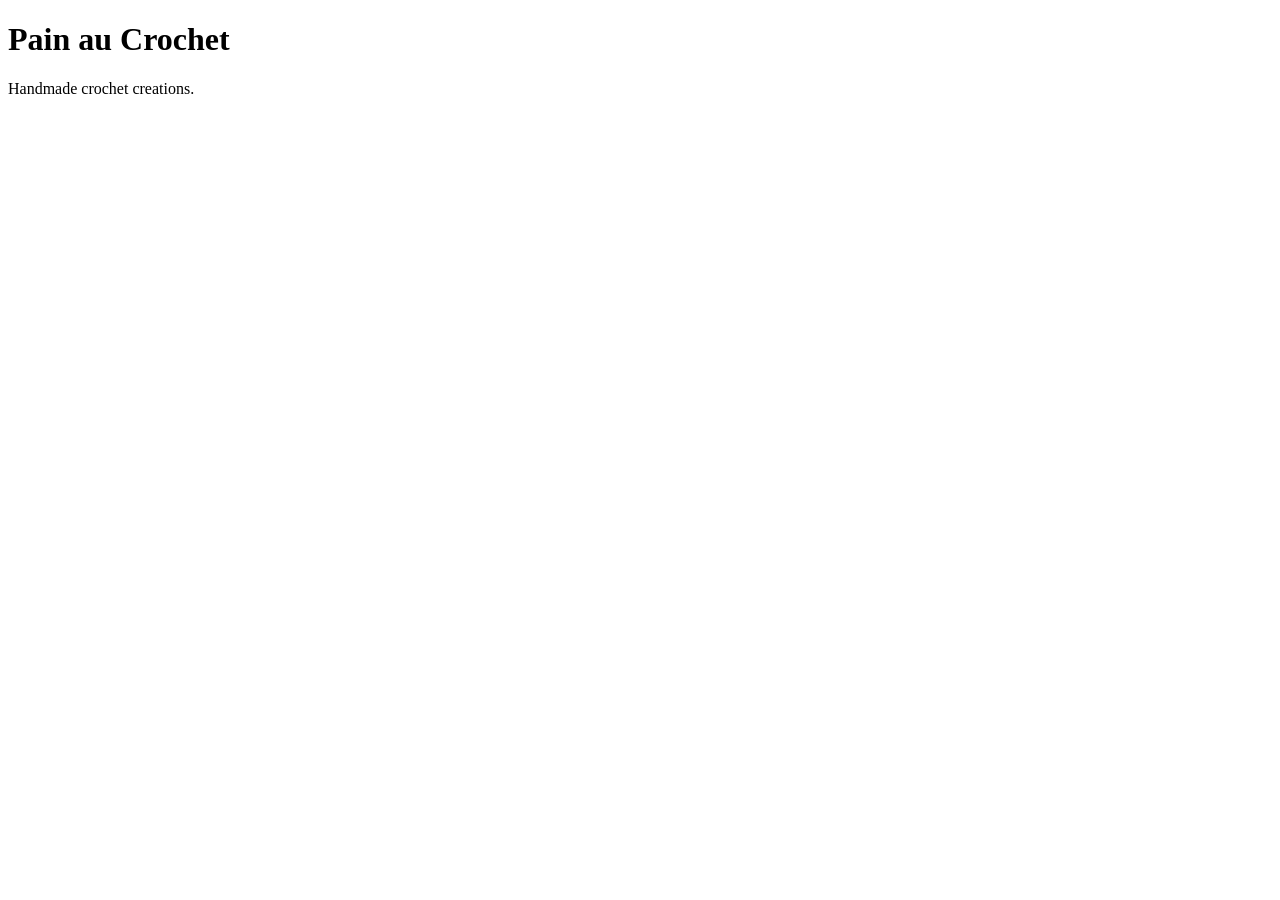
==== index.html @ a79e9425 "Add initial homepage" ====
<!DOCTYPE html>
<html lang="en">
<head>
    <meta charset="UTF-8">
    <meta name="viewport" content="width=device-width, initial-scale=1.0">
    <title>Pain au Crochet</title>
</head>
<body>

    <h1>Pain au Crochet</h1>
    <p>Handmade crochet creations.</p>

</body>
</html>
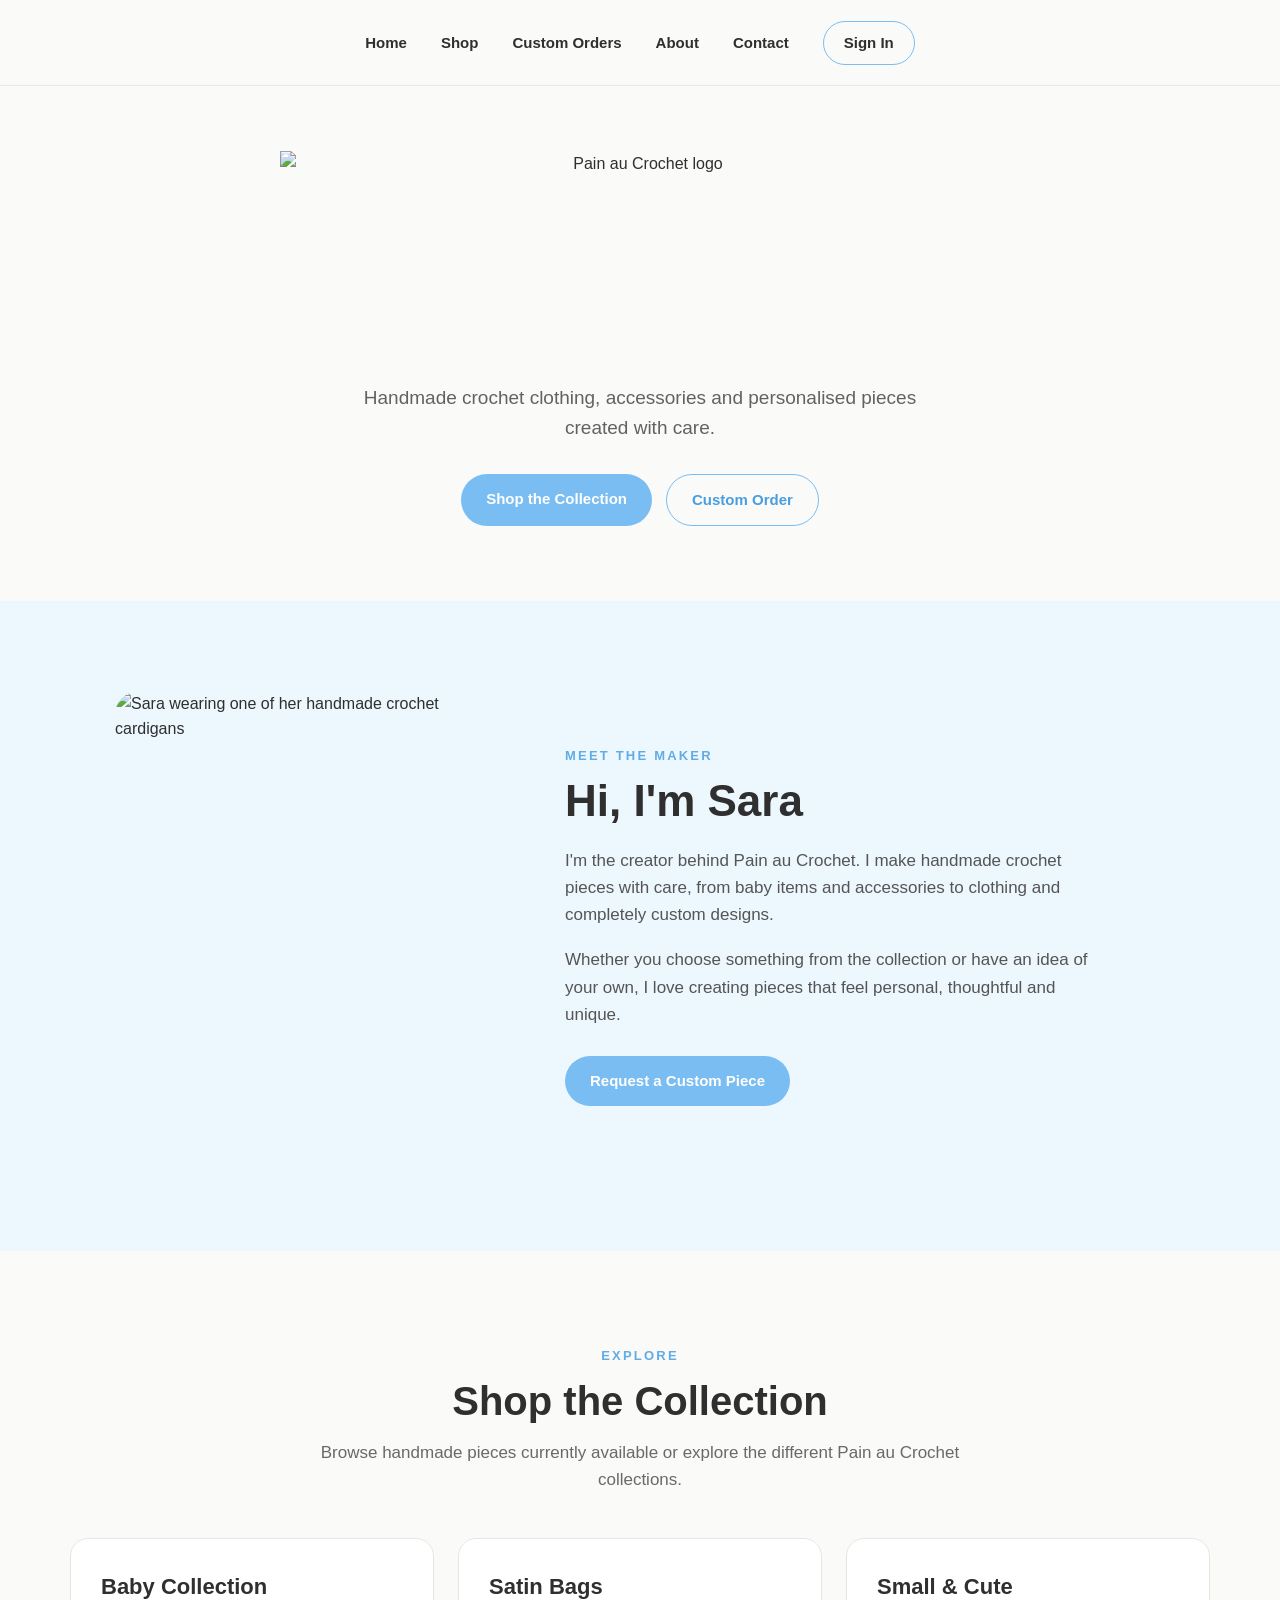
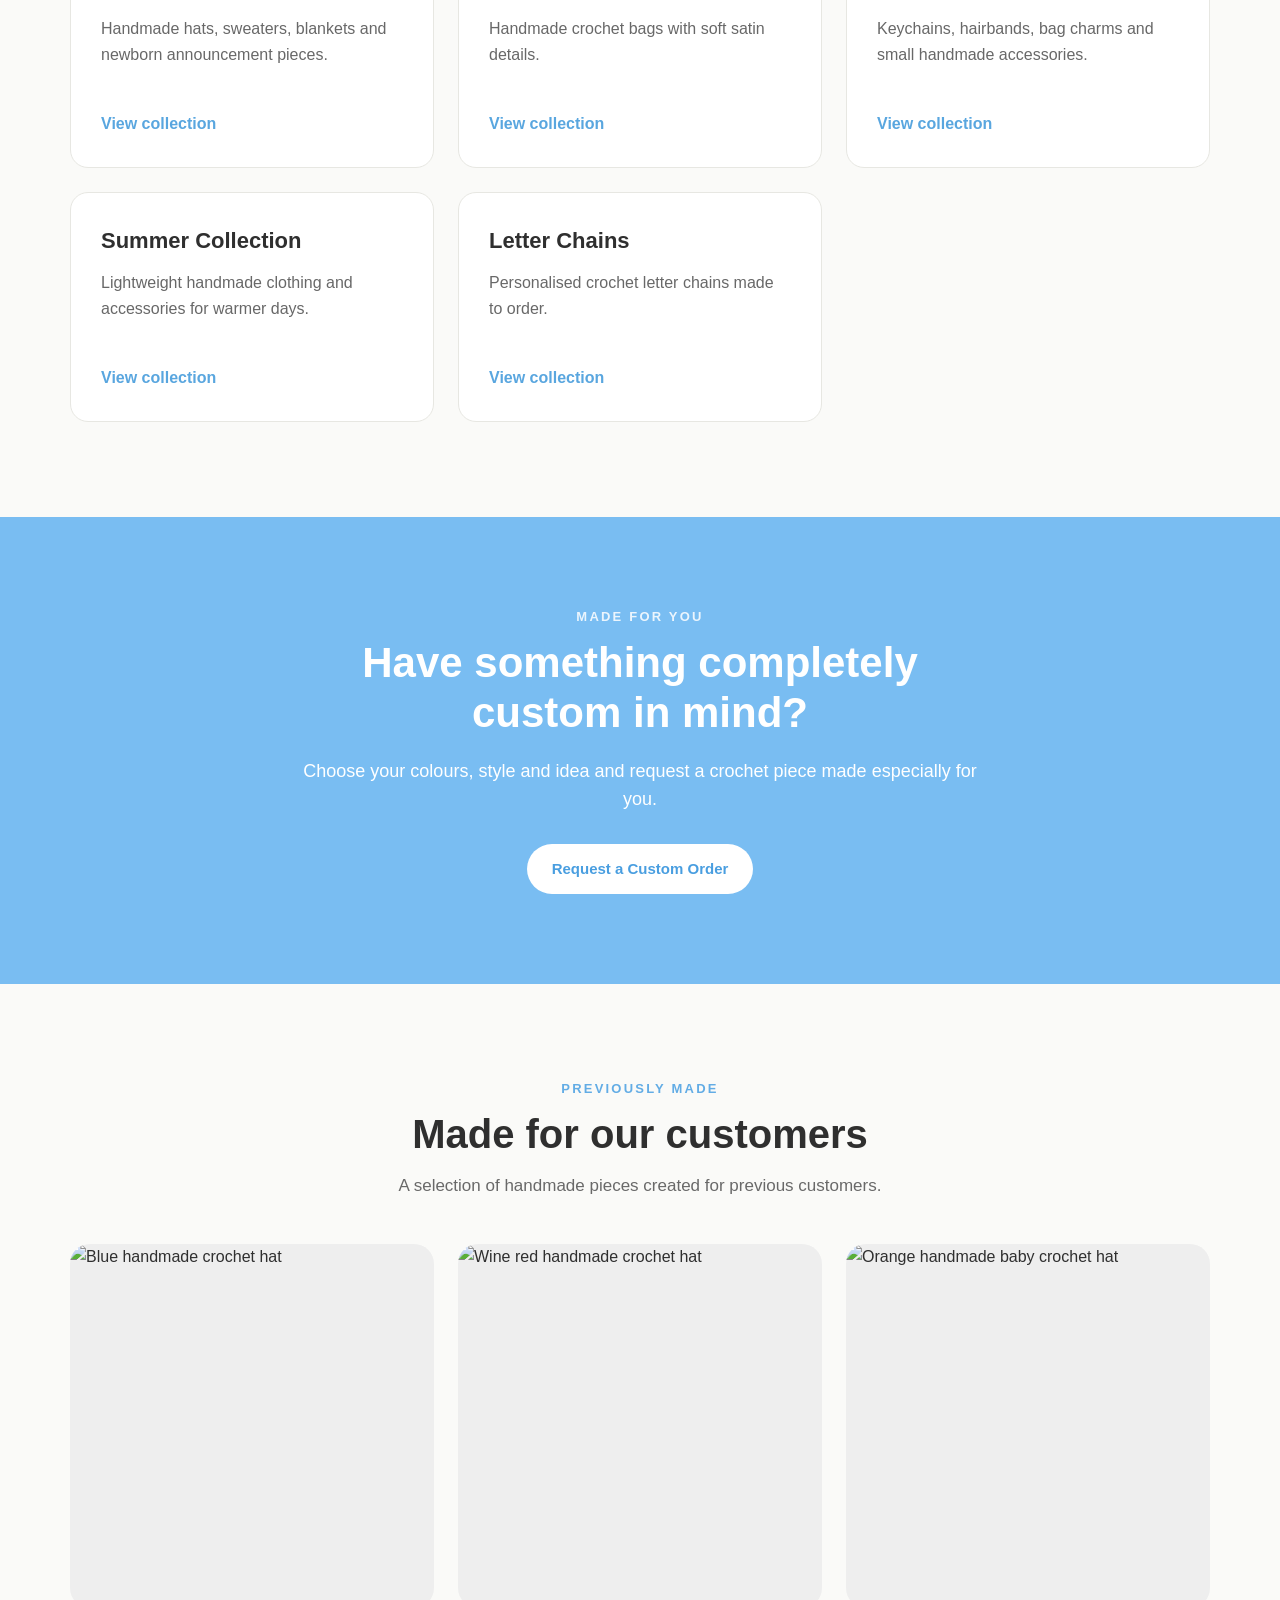
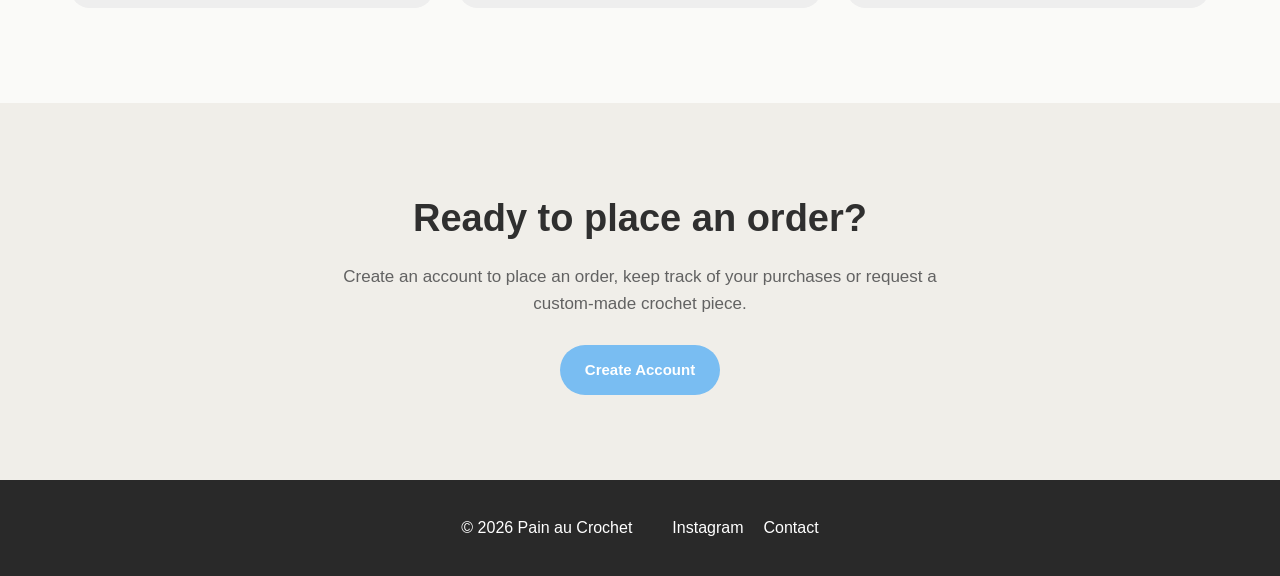
==== commit a14c131b: "Build responsive homepage and mobile navigation" ====
--- a/index.html
+++ b/index.html
@@ -1,14 +1,522 @@
 <!DOCTYPE html>
 <html lang="en">
+
 <head>
     <meta charset="UTF-8">
-    <meta name="viewport" content="width=device-width, initial-scale=1.0">
+
+    <meta
+        name="viewport"
+        content="width=device-width, initial-scale=1.0"
+    >
+
     <title>Pain au Crochet</title>
+
+    <link
+        rel="stylesheet"
+        href="style.css"
+    >
 </head>
+
 <body>
 
-    <h1>Pain au Crochet</h1>
-    <p>Handmade crochet creations.</p>
+    <!-- =========================
+         HEADER
+    ========================== -->
+
+    <header class="site-header">
+
+        <nav class="navbar">
+
+            <!-- Only appears on mobile -->
+            <a
+                href="#home"
+                class="mobile-brand"
+            >
+                Pain au Crochet
+            </a>
+
+            <!-- Only appears on mobile -->
+            <button
+                class="menu-toggle"
+                id="menu-toggle"
+                aria-label="Open navigation menu"
+                aria-expanded="false"
+            >
+                ☰
+            </button>
+
+            <!-- Desktop navigation / mobile dropdown -->
+            <div
+                class="nav-links"
+                id="nav-links"
+            >
+
+                <a href="#home">
+                    Home
+                </a>
+
+                <a href="#shop">
+                    Shop
+                </a>
+
+                <a href="#custom">
+                    Custom Orders
+                </a>
+
+                <a href="#about">
+                    About
+                </a>
+
+                <a href="#contact">
+                    Contact
+                </a>
+
+                <a
+                    href="#"
+                    class="sign-in"
+                >
+                    Sign In
+                </a>
+
+            </div>
+
+        </nav>
+
+    </header>
+
+
+    <main>
+
+        <!-- =========================
+             HERO
+        ========================== -->
+
+        <section
+            class="hero"
+            id="home"
+        >
+
+            <div class="hero-brand">
+
+                <img
+                    src="images/logo.jpeg"
+                    alt="Pain au Crochet logo"
+                    class="hero-logo"
+                >
+
+                <p class="hero-description">
+                    Handmade crochet clothing, accessories and personalised
+                    pieces created with care.
+                </p>
+
+                <div class="hero-buttons">
+
+                    <a
+                        href="#shop"
+                        class="primary-button"
+                    >
+                        Shop the Collection
+                    </a>
+
+                    <a
+                        href="#custom"
+                        class="secondary-button"
+                    >
+                        Custom Order
+                    </a>
+
+                </div>
+
+            </div>
+
+        </section>
+
+
+        <!-- =========================
+             ABOUT SARA
+        ========================== -->
+
+        <section
+            class="about-section"
+            id="about"
+        >
+
+            <div class="about-container">
+
+                <div class="about-image">
+
+                    <img
+                        src="images/sara.jpeg"
+                        alt="Sara wearing one of her handmade crochet cardigans"
+                    >
+
+                </div>
+
+
+                <div class="about-content">
+
+                    <p class="eyebrow">
+                        Meet the maker
+                    </p>
+
+                    <h2>
+                        Hi, I'm Sara
+                    </h2>
+
+                    <p>
+                        I'm the creator behind Pain au Crochet. I make handmade
+                        crochet pieces with care, from baby items and accessories
+                        to clothing and completely custom designs.
+                    </p>
+
+                    <p>
+                        Whether you choose something from the collection or have
+                        an idea of your own, I love creating pieces that feel
+                        personal, thoughtful and unique.
+                    </p>
+
+                    <a
+                        href="#custom"
+                        class="primary-button"
+                    >
+                        Request a Custom Piece
+                    </a>
+
+                </div>
+
+            </div>
+
+        </section>
+
+
+        <!-- =========================
+             SHOP
+        ========================== -->
+
+        <section
+            class="shop-section"
+            id="shop"
+        >
+
+            <div class="section-heading">
+
+                <p class="eyebrow">
+                    Explore
+                </p>
+
+                <h2>
+                    Shop the Collection
+                </h2>
+
+                <p>
+                    Browse handmade pieces currently available or explore
+                    the different Pain au Crochet collections.
+                </p>
+
+            </div>
+
+
+            <div class="collection-grid">
+
+                <article class="collection-card">
+
+                    <h3>
+                        Baby Collection
+                    </h3>
+
+                    <p>
+                        Handmade hats, sweaters, blankets and newborn
+                        announcement pieces.
+                    </p>
+
+                    <a href="#">
+                        View collection
+                    </a>
+
+                </article>
+
+
+                <article class="collection-card">
+
+                    <h3>
+                        Satin Bags
+                    </h3>
+
+                    <p>
+                        Handmade crochet bags with soft satin details.
+                    </p>
+
+                    <a href="#">
+                        View collection
+                    </a>
+
+                </article>
+
+
+                <article class="collection-card">
+
+                    <h3>
+                        Small & Cute
+                    </h3>
+
+                    <p>
+                        Keychains, hairbands, bag charms and small
+                        handmade accessories.
+                    </p>
+
+                    <a href="#">
+                        View collection
+                    </a>
+
+                </article>
+
+
+                <article class="collection-card">
+
+                    <h3>
+                        Summer Collection
+                    </h3>
+
+                    <p>
+                        Lightweight handmade clothing and accessories
+                        for warmer days.
+                    </p>
+
+                    <a href="#">
+                        View collection
+                    </a>
+
+                </article>
+
+
+                <article class="collection-card">
+
+                    <h3>
+                        Letter Chains
+                    </h3>
+
+                    <p>
+                        Personalised crochet letter chains made to order.
+                    </p>
+
+                    <a href="#">
+                        View collection
+                    </a>
+
+                </article>
+
+            </div>
+
+        </section>
+
+
+        <!-- =========================
+             CUSTOM ORDERS
+        ========================== -->
+
+        <section
+            class="custom-section"
+            id="custom"
+        >
+
+            <div class="custom-content">
+
+                <p class="eyebrow">
+                    Made for you
+                </p>
+
+                <h2>
+                    Have something completely custom in mind?
+                </h2>
+
+                <p>
+                    Choose your colours, style and idea and request a
+                    crochet piece made especially for you.
+                </p>
+
+                <a
+                    href="#"
+                    class="primary-button"
+                >
+                    Request a Custom Order
+                </a>
+
+            </div>
+
+        </section>
+
+
+        <!-- =========================
+             PREVIOUS CUSTOMER WORK
+        ========================== -->
+
+        <section class="gallery-section">
+
+            <div class="section-heading">
+
+                <p class="eyebrow">
+                    Previously made
+                </p>
+
+                <h2>
+                    Made for our customers
+                </h2>
+
+                <p>
+                    A selection of handmade pieces created for
+                    previous customers.
+                </p>
+
+            </div>
+
+
+            <div class="gallery-placeholder">
+
+                <div class="gallery-item">
+
+                    <img
+                        src="images/hatblue.jpeg"
+                        alt="Blue handmade crochet hat"
+                    >
+
+                </div>
+
+
+                <div class="gallery-item">
+
+                    <img
+                        src="images/hatwinered.jpeg"
+                        alt="Wine red handmade crochet hat"
+                    >
+
+                </div>
+
+
+                <div class="gallery-item">
+
+                    <img
+                        src="images/babyhatorange.jpeg"
+                        alt="Orange handmade baby crochet hat"
+                    >
+
+                </div>
+
+            </div>
+
+        </section>
+
+
+        <!-- =========================
+             ACCOUNT
+        ========================== -->
+
+        <section class="account-section">
+
+            <h2>
+                Ready to place an order?
+            </h2>
+
+            <p>
+                Create an account to place an order, keep track of your
+                purchases or request a custom-made crochet piece.
+            </p>
+
+            <a
+                href="#"
+                class="primary-button"
+            >
+                Create Account
+            </a>
+
+        </section>
+
+    </main>
+
+
+    <!-- =========================
+         FOOTER
+    ========================== -->
+
+    <footer id="contact">
+
+        <p>
+            © 2026 Pain au Crochet
+        </p>
+
+        <div class="footer-links">
+
+            <a href="#">
+                Instagram
+            </a>
+
+            <a href="#">
+                Contact
+            </a>
+
+        </div>
+
+    </footer>
+
+
+    <!-- =========================
+         MOBILE MENU JAVASCRIPT
+    ========================== -->
+
+    <script>
+
+        const menuToggle =
+            document.getElementById("menu-toggle");
+
+        const navLinks =
+            document.getElementById("nav-links");
+
+
+        menuToggle.addEventListener("click", function () {
+
+            navLinks.classList.toggle("nav-open");
+
+            const menuIsOpen =
+                navLinks.classList.contains("nav-open");
+
+            menuToggle.setAttribute(
+                "aria-expanded",
+                menuIsOpen
+            );
+
+            if (menuIsOpen) {
+
+                menuToggle.textContent = "✕";
+
+            } else {
+
+                menuToggle.textContent = "☰";
+
+            }
+
+        });
+
+
+        document
+            .querySelectorAll(".nav-links a")
+            .forEach(function (link) {
+
+                link.addEventListener("click", function () {
+
+                    navLinks.classList.remove("nav-open");
+
+                    menuToggle.setAttribute(
+                        "aria-expanded",
+                        "false"
+                    );
+
+                    menuToggle.textContent = "☰";
+
+                });
+
+            });
+
+    </script>
 
 </body>
+
 </html>
--- a/style.css
+++ b/style.css
@@ -0,0 +1,1071 @@
+/* ==============================
+   RESET
+============================== */
+
+* {
+    margin: 0;
+    padding: 0;
+    box-sizing: border-box;
+}
+
+
+html {
+    scroll-behavior: smooth;
+}
+
+
+body {
+    font-family: Arial, Helvetica, sans-serif;
+
+    background-color: #fafaf8;
+    color: #2f2f2f;
+
+    line-height: 1.6;
+}
+
+
+a {
+    text-decoration: none;
+    color: inherit;
+}
+
+
+img {
+    display: block;
+    max-width: 100%;
+}
+
+
+/*
+Stops sticky navigation from covering
+section headings when clicking links.
+*/
+
+#home,
+#shop,
+#custom,
+#about,
+#contact {
+    scroll-margin-top: 100px;
+}
+
+
+/* ==============================
+   HEADER
+============================== */
+
+.site-header {
+    position: sticky;
+    top: 0;
+    z-index: 1000;
+
+    background-color: rgba(250, 250, 248, 0.97);
+
+    border-bottom:
+        1px solid #e8e8e4;
+}
+
+
+.navbar {
+    max-width: 1200px;
+    min-height: 85px;
+
+    margin: 0 auto;
+    padding: 15px 30px;
+
+    display: flex;
+    align-items: center;
+    justify-content: center;
+
+    position: relative;
+}
+
+
+/* Hidden on desktop */
+
+.mobile-brand {
+    display: none;
+}
+
+
+.menu-toggle {
+    display: none;
+
+    background: none;
+    border: none;
+
+    font-size: 28px;
+
+    color: #2f2f2f;
+
+    cursor: pointer;
+}
+
+
+/* ==============================
+   DESKTOP NAVIGATION
+============================== */
+
+.nav-links {
+    display: flex;
+    align-items: center;
+    justify-content: center;
+
+    gap: 34px;
+}
+
+
+.nav-links a {
+    font-size: 15px;
+    font-weight: 600;
+
+    transition:
+        color 0.2s ease;
+}
+
+
+.nav-links a:hover {
+    color: #6eb6ed;
+}
+
+
+.sign-in {
+    padding: 9px 20px;
+
+    border:
+        1.5px solid #79bdf2;
+
+    border-radius: 30px;
+}
+
+
+/* ==============================
+   HERO
+============================== */
+
+.hero {
+    padding:
+        65px 30px 75px;
+
+    background-color: #fafaf8;
+
+    text-align: center;
+}
+
+
+.hero-brand {
+    max-width: 850px;
+
+    margin: 0 auto;
+
+    display: flex;
+    flex-direction: column;
+    align-items: center;
+}
+
+
+.hero-logo {
+    width:
+        min(720px, 90vw);
+
+    height: 220px;
+
+    object-fit: cover;
+
+    /*
+    Keeps more of the upper part
+    of the logo visible.
+    */
+
+    object-position:
+        center 40%;
+
+    margin-bottom: 12px;
+}
+
+
+.hero-description {
+    max-width: 620px;
+
+    margin-bottom: 30px;
+
+    font-size: 19px;
+
+    color: #626262;
+}
+
+
+.hero-buttons {
+    display: flex;
+    justify-content: center;
+    flex-wrap: wrap;
+
+    gap: 14px;
+}
+
+
+/* ==============================
+   BUTTONS
+============================== */
+
+.primary-button,
+.secondary-button {
+    display: inline-block;
+
+    padding:
+        13px 25px;
+
+    border-radius: 30px;
+
+    font-size: 15px;
+    font-weight: 700;
+
+    transition:
+        background-color 0.2s ease,
+        transform 0.2s ease;
+}
+
+
+.primary-button {
+    background-color:
+        #79bdf2;
+
+    color: white;
+}
+
+
+.primary-button:hover {
+    background-color:
+        #62ace5;
+
+    transform:
+        translateY(-2px);
+}
+
+
+.secondary-button {
+    color:
+        #499ee0;
+
+    border:
+        1.5px solid #79bdf2;
+
+    background-color:
+        transparent;
+}
+
+
+.secondary-button:hover {
+    background-color:
+        #edf7fe;
+}
+
+
+/* ==============================
+   ABOUT SARA
+============================== */
+
+.about-section {
+    background-color:
+        #edf7fe;
+
+    padding:
+        90px 30px;
+}
+
+
+.about-container {
+    max-width: 1050px;
+
+    margin: 0 auto;
+
+    display: grid;
+
+    grid-template-columns:
+        380px 1fr;
+
+    align-items: center;
+
+    gap: 70px;
+}
+
+
+.about-image {
+    width: 100%;
+}
+
+
+.about-image img {
+    width: 100%;
+
+    height: 470px;
+
+    object-fit: cover;
+
+    object-position:
+        center;
+
+    border-radius:
+        24px;
+}
+
+
+.about-content {
+    max-width:
+        540px;
+}
+
+
+.about-content h2 {
+    font-size:
+        44px;
+
+    line-height:
+        1.15;
+
+    margin-bottom:
+        20px;
+}
+
+
+.about-content p:not(.eyebrow) {
+    margin-bottom:
+        18px;
+
+    font-size:
+        17px;
+
+    color:
+        #555555;
+}
+
+
+.about-content .primary-button {
+    margin-top:
+        10px;
+}
+
+
+/* ==============================
+   SMALL SECTION LABEL
+============================== */
+
+.eyebrow {
+    margin-bottom:
+        10px;
+
+    color:
+        #62ace5;
+
+    font-size:
+        13px;
+
+    font-weight:
+        700;
+
+    text-transform:
+        uppercase;
+
+    letter-spacing:
+        2.2px;
+}
+
+
+/* ==============================
+   SECTION HEADINGS
+============================== */
+
+.section-heading {
+    max-width:
+        700px;
+
+    margin:
+        0 auto 45px;
+
+    text-align:
+        center;
+}
+
+
+.section-heading h2 {
+    margin-bottom:
+        14px;
+
+    font-size:
+        40px;
+
+    line-height:
+        1.2;
+}
+
+
+.section-heading p:not(.eyebrow) {
+    color:
+        #696969;
+
+    font-size:
+        17px;
+}
+
+
+/* ==============================
+   SHOP
+============================== */
+
+.shop-section {
+    max-width:
+        1200px;
+
+    margin:
+        0 auto;
+
+    padding:
+        95px 30px;
+}
+
+
+.collection-grid {
+    display:
+        grid;
+
+    grid-template-columns:
+        repeat(3, 1fr);
+
+    gap:
+        24px;
+}
+
+
+.collection-card {
+    min-height:
+        230px;
+
+    padding:
+        30px;
+
+    display:
+        flex;
+
+    flex-direction:
+        column;
+
+    background-color:
+        white;
+
+    border:
+        1px solid #e7e7e2;
+
+    border-radius:
+        18px;
+
+    transition:
+        transform 0.2s ease,
+        box-shadow 0.2s ease;
+}
+
+
+.collection-card:hover {
+    transform:
+        translateY(-5px);
+
+    box-shadow:
+        0 12px 30px
+        rgba(0, 0, 0, 0.07);
+}
+
+
+.collection-card h3 {
+    margin-bottom:
+        12px;
+
+    font-size:
+        22px;
+}
+
+
+.collection-card p {
+    margin-bottom:
+        25px;
+
+    color:
+        #686868;
+}
+
+
+.collection-card a {
+    margin-top:
+        auto;
+
+    color:
+        #59a6df;
+
+    font-weight:
+        700;
+}
+
+
+/* ==============================
+   CUSTOM ORDERS
+============================== */
+
+.custom-section {
+    padding:
+        90px 30px;
+
+    text-align:
+        center;
+
+    color:
+        white;
+
+    background-color:
+        #79bdf2;
+}
+
+
+.custom-content {
+    max-width:
+        700px;
+
+    margin:
+        0 auto;
+}
+
+
+.custom-section .eyebrow {
+    color:
+        white;
+
+    opacity:
+        0.85;
+}
+
+
+.custom-section h2 {
+    margin-bottom:
+        18px;
+
+    font-size:
+        42px;
+
+    line-height:
+        1.2;
+}
+
+
+.custom-section p:not(.eyebrow) {
+    margin-bottom:
+        30px;
+
+    font-size:
+        18px;
+}
+
+
+.custom-section .primary-button {
+    background-color:
+        white;
+
+    color:
+        #499ee0;
+}
+
+
+/* ==============================
+   PREVIOUS CUSTOMER WORK
+============================== */
+
+.gallery-section {
+    max-width:
+        1200px;
+
+    margin:
+        0 auto;
+
+    padding:
+        95px 30px;
+}
+
+
+.gallery-placeholder {
+    display:
+        grid;
+
+    grid-template-columns:
+        repeat(3, 1fr);
+
+    gap:
+        24px;
+}
+
+
+.gallery-item {
+    overflow:
+        hidden;
+
+    background-color:
+        #eeeeee;
+
+    border-radius:
+        20px;
+
+    aspect-ratio:
+        1 / 1;
+}
+
+
+.gallery-item img {
+    width:
+        100%;
+
+    height:
+        100%;
+
+    object-fit:
+        cover;
+
+    transition:
+        transform 0.3s ease;
+}
+
+
+.gallery-item:hover img {
+    transform:
+        scale(1.04);
+}
+
+
+/* ==============================
+   ACCOUNT CTA
+============================== */
+
+.account-section {
+    padding:
+        85px 30px;
+
+    text-align:
+        center;
+
+    background-color:
+        #f0eee9;
+}
+
+
+.account-section h2 {
+    margin-bottom:
+        14px;
+
+    font-size:
+        38px;
+}
+
+
+.account-section p {
+    max-width:
+        650px;
+
+    margin:
+        0 auto 28px;
+
+    color:
+        #626262;
+
+    font-size:
+        17px;
+}
+
+
+/* ==============================
+   FOOTER
+============================== */
+
+footer {
+    padding:
+        35px 30px;
+
+    display:
+        flex;
+
+    justify-content:
+        center;
+
+    align-items:
+        center;
+
+    gap:
+        40px;
+
+    background-color:
+        #292929;
+
+    color:
+        white;
+}
+
+
+.footer-links {
+    display:
+        flex;
+
+    gap:
+        20px;
+}
+
+
+.footer-links a:hover {
+    color:
+        #79bdf2;
+}
+
+
+/* ==============================
+   TABLET
+============================== */
+
+@media (max-width: 900px) {
+
+    .hero-logo {
+        width:
+            min(650px, 92vw);
+
+        height:
+            200px;
+
+        object-position:
+            center 40%;
+    }
+
+
+    .about-container {
+        grid-template-columns:
+            320px 1fr;
+
+        gap:
+            40px;
+    }
+
+
+    .about-image img {
+        height:
+            420px;
+    }
+
+
+    .collection-grid {
+        grid-template-columns:
+            repeat(2, 1fr);
+    }
+
+}
+
+
+/* ==============================
+   MOBILE
+============================== */
+
+@media (max-width: 700px) {
+
+    #home,
+    #shop,
+    #custom,
+    #about,
+    #contact {
+        scroll-margin-top:
+            75px;
+    }
+
+
+    /* --------------------------
+       MOBILE NAVIGATION
+    -------------------------- */
+
+    .navbar {
+        min-height:
+            70px;
+
+        padding:
+            14px 22px;
+
+        display:
+            flex;
+
+        justify-content:
+            space-between;
+
+        align-items:
+            center;
+    }
+
+
+    .mobile-brand {
+        display:
+            block;
+
+        color:
+            #62ace5;
+
+        font-size:
+            19px;
+
+        font-weight:
+            700;
+    }
+
+
+    .menu-toggle {
+        display:
+            block;
+
+        width:
+            42px;
+
+        height:
+            42px;
+
+        font-size:
+            27px;
+
+        line-height:
+            1;
+
+        border-radius:
+            8px;
+    }
+
+
+    .nav-links {
+        display:
+            none;
+
+        position:
+            absolute;
+
+        top:
+            70px;
+
+        left:
+            0;
+
+        width:
+            100%;
+
+        padding:
+            26px;
+
+        flex-direction:
+            column;
+
+        align-items:
+            center;
+
+        gap:
+            20px;
+
+        background-color:
+            #fafaf8;
+
+        border-bottom:
+            1px solid #e8e8e4;
+
+        box-shadow:
+            0 12px 25px
+            rgba(0, 0, 0, 0.08);
+    }
+
+
+    .nav-links.nav-open {
+        display:
+            flex;
+    }
+
+
+    .nav-links a {
+        font-size:
+            17px;
+    }
+
+
+    .sign-in {
+        padding:
+            10px 30px;
+    }
+
+
+    /* --------------------------
+       HERO
+    -------------------------- */
+
+    .hero {
+        padding:
+            40px 20px 55px;
+    }
+
+
+    .hero-logo {
+        width:
+            100%;
+
+        height:
+            165px;
+
+        object-fit:
+            cover;
+
+        object-position:
+            center 40%;
+    }
+
+
+    .hero-description {
+        max-width:
+            340px;
+
+        font-size:
+            17px;
+    }
+
+
+    .hero-buttons {
+        flex-direction:
+            column;
+
+        align-items:
+            center;
+
+        gap:
+            14px;
+    }
+
+
+    /* --------------------------
+       ABOUT SARA
+    -------------------------- */
+
+    .about-section {
+        padding:
+            60px 20px;
+    }
+
+
+    .about-container {
+        grid-template-columns:
+            1fr;
+
+        gap:
+            35px;
+    }
+
+
+    .about-image {
+        max-width:
+            360px;
+
+        margin:
+            0 auto;
+    }
+
+
+    .about-image img {
+        height:
+            430px;
+
+        border-radius:
+            20px;
+    }
+
+
+    .about-content {
+        margin:
+            0 auto;
+
+        text-align:
+            center;
+    }
+
+
+    .about-content h2 {
+        font-size:
+            36px;
+    }
+
+
+    /* --------------------------
+       SHOP
+    -------------------------- */
+
+    .shop-section {
+        padding:
+            70px 22px;
+    }
+
+
+    .collection-grid {
+        grid-template-columns:
+            1fr;
+    }
+
+
+    /* --------------------------
+       CUSTOM ORDERS
+    -------------------------- */
+
+    .custom-section {
+        padding:
+            75px 25px;
+    }
+
+
+    .custom-section h2 {
+        font-size:
+            34px;
+    }
+
+
+    /* --------------------------
+       GALLERY
+    -------------------------- */
+
+    .gallery-section {
+        padding:
+            70px 22px;
+    }
+
+
+    .gallery-placeholder {
+        grid-template-columns:
+            1fr;
+    }
+
+
+    /* --------------------------
+       ACCOUNT
+    -------------------------- */
+
+    .account-section {
+        padding:
+            70px 25px;
+    }
+
+
+    .account-section h2 {
+        font-size:
+            34px;
+    }
+
+
+    /* --------------------------
+       FOOTER
+    -------------------------- */
+
+    footer {
+        flex-direction:
+            column;
+
+        gap:
+            12px;
+
+        text-align:
+            center;
+    }
+
+}
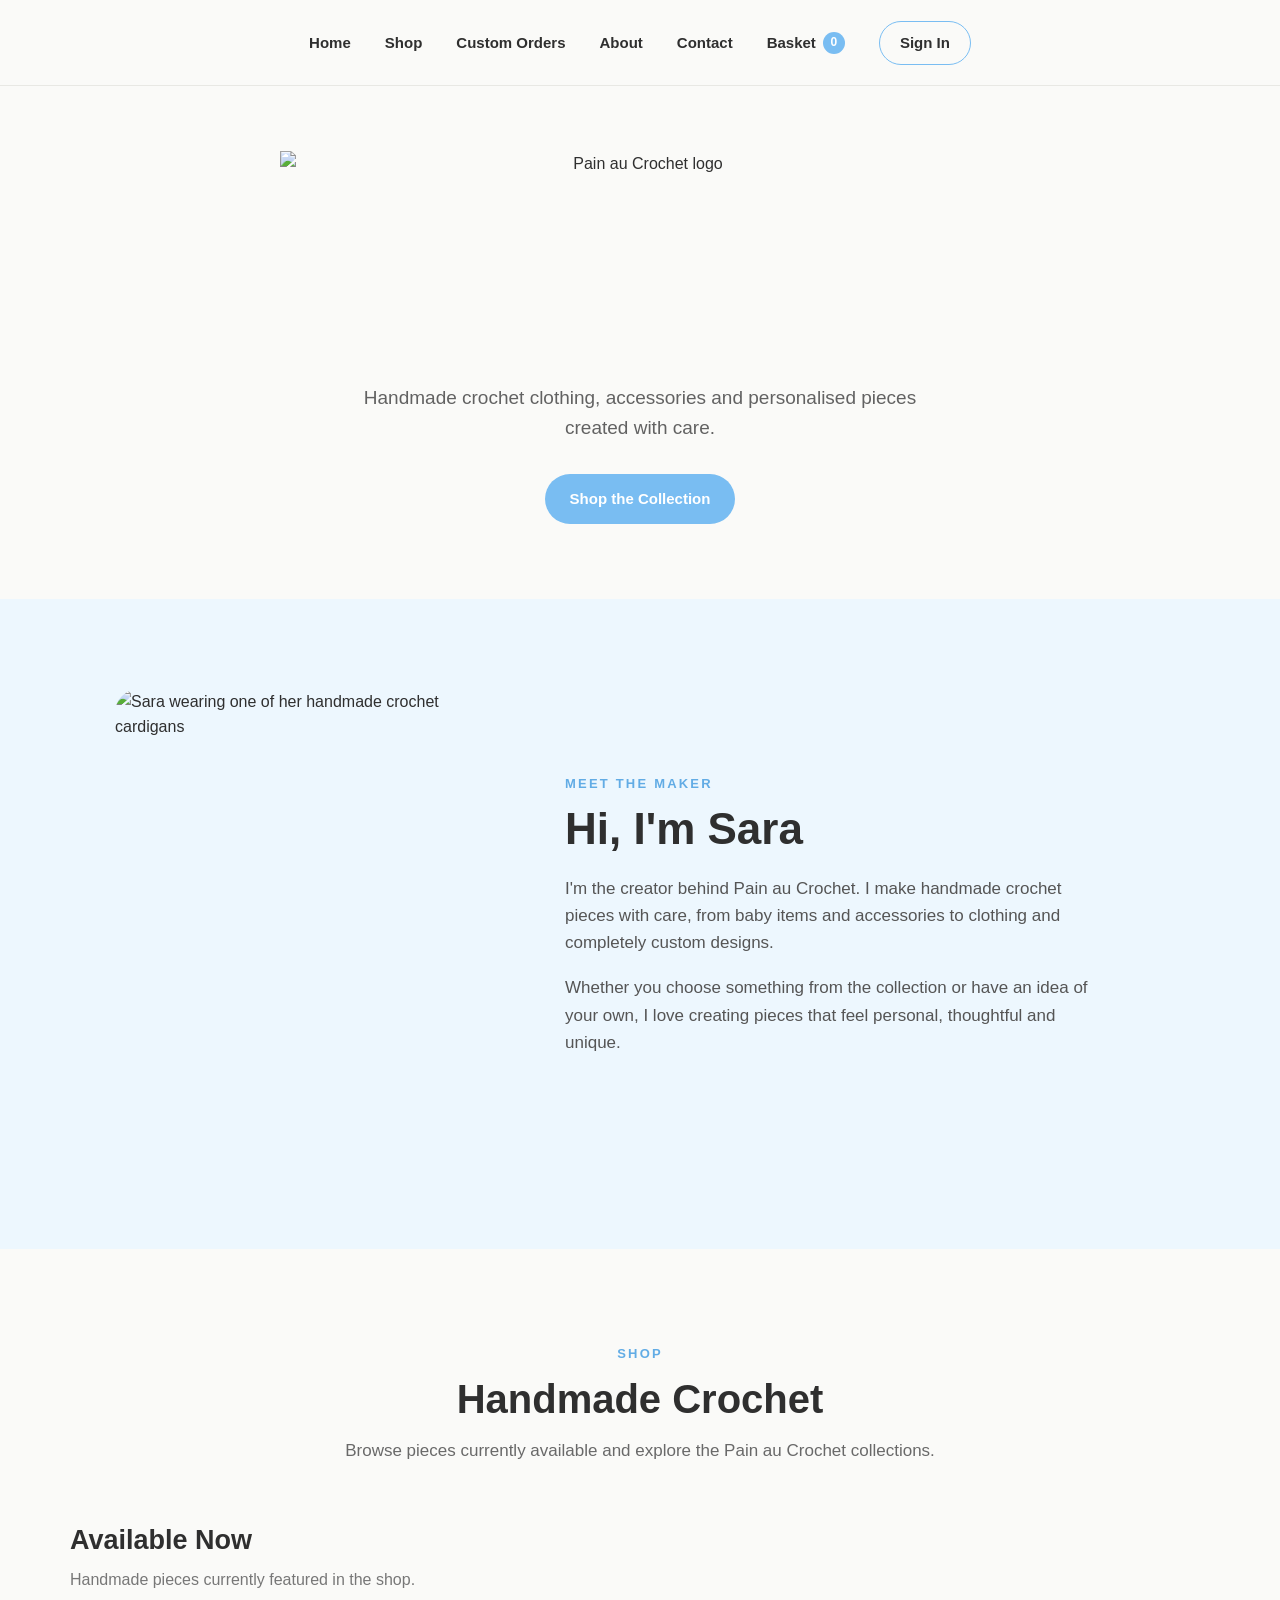
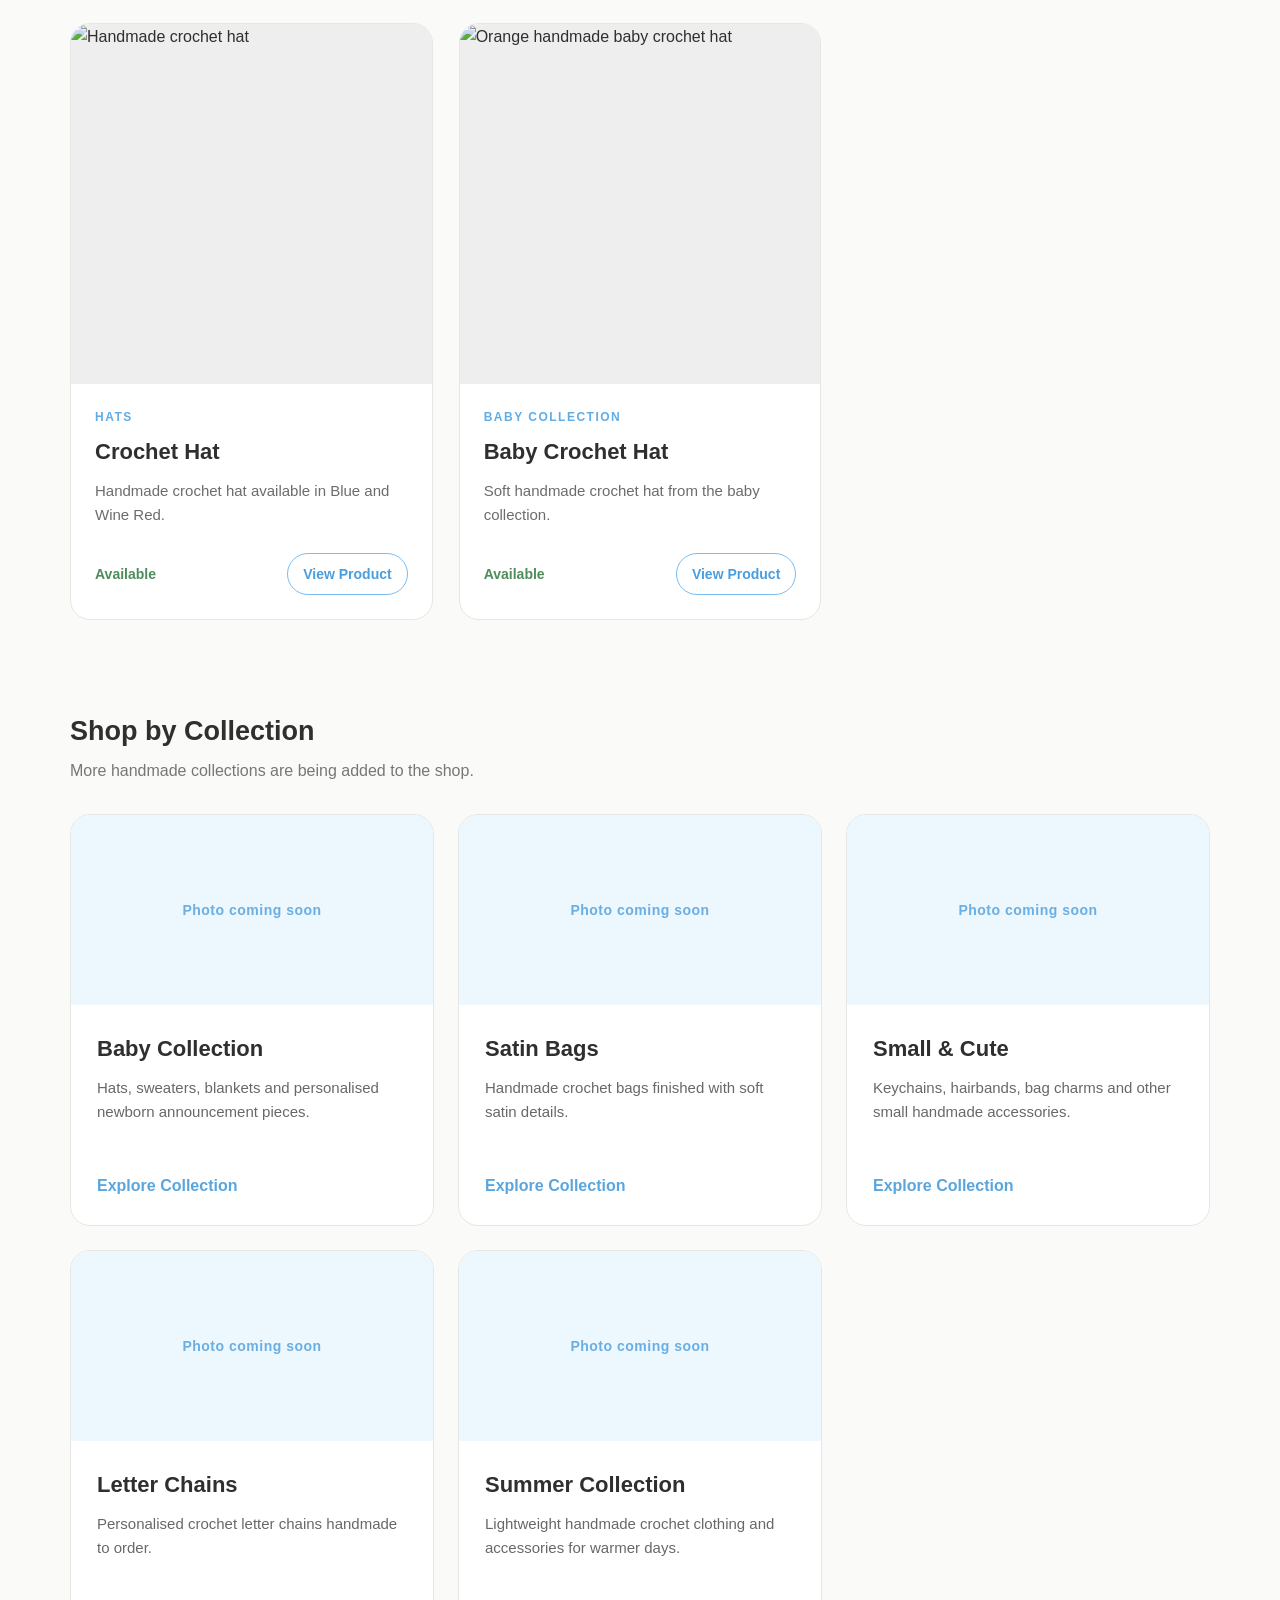
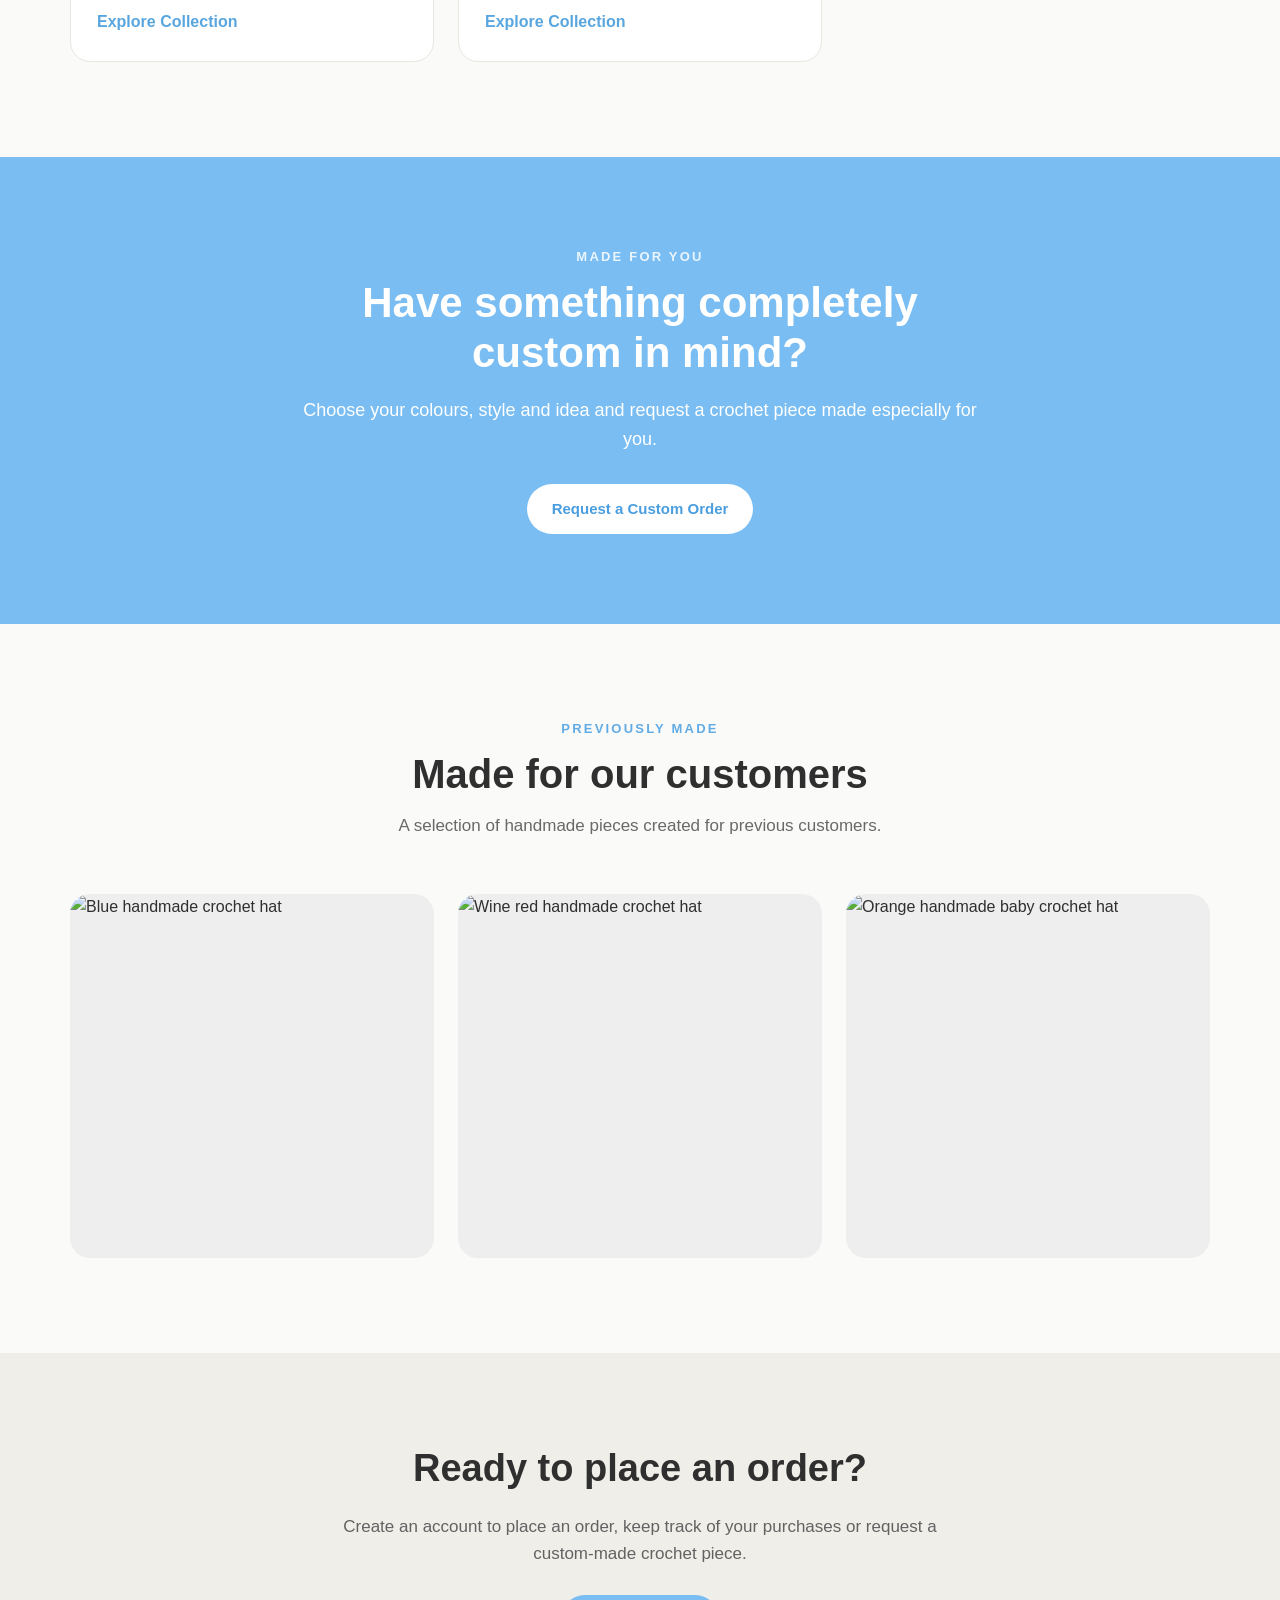
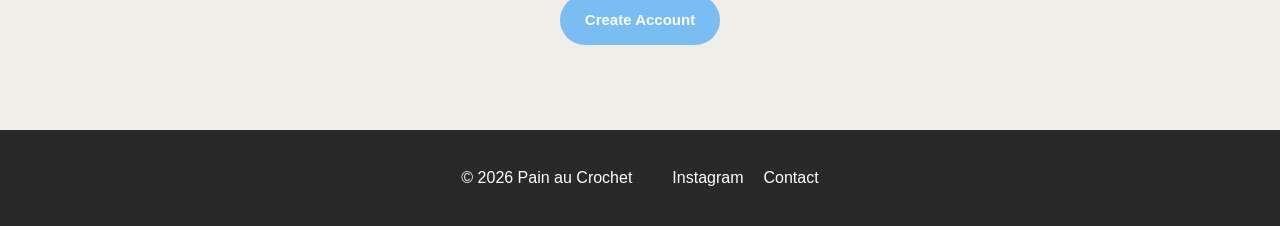
==== commit 5bc32032: "Add product pages, basket, custom orders and account UI" ====
--- a/index.html
+++ b/index.html
@@ -17,6 +17,7 @@
     >
 </head>
 
+
 <body>
 
     <!-- =========================
@@ -27,7 +28,6 @@
 
         <nav class="navbar">
 
-            <!-- Only appears on mobile -->
             <a
                 href="#home"
                 class="mobile-brand"
@@ -35,7 +35,7 @@
                 Pain au Crochet
             </a>
 
-            <!-- Only appears on mobile -->
+
             <button
                 class="menu-toggle"
                 id="menu-toggle"
@@ -45,7 +45,7 @@
                 ☰
             </button>
 
-            <!-- Desktop navigation / mobile dropdown -->
+
             <div
                 class="nav-links"
                 id="nav-links"
@@ -59,7 +59,7 @@
                     Shop
                 </a>
 
-                <a href="#custom">
+                <a href="custom-order.html">
                     Custom Orders
                 </a>
 
@@ -71,8 +71,29 @@
                     Contact
                 </a>
 
+
+                <!-- BASKET -->
+
                 <a
-                    href="#"
+                    href="basket.html"
+                    class="basket-nav-link"
+                >
+                    Basket
+
+                    <span
+                        class="basket-count"
+                        id="basket-count"
+                    >
+                        0
+                    </span>
+
+                </a>
+
+
+                <!-- SIGN IN -->
+
+                <a
+                    href="account.html"
                     class="sign-in"
                 >
                     Sign In
@@ -85,7 +106,13 @@
     </header>
 
 
+
+    <!-- =========================
+         MAIN CONTENT
+    ========================== -->
+
     <main>
+
 
         <!-- =========================
              HERO
@@ -104,10 +131,12 @@
                     class="hero-logo"
                 >
 
+
                 <p class="hero-description">
                     Handmade crochet clothing, accessories and personalised
                     pieces created with care.
                 </p>
+
 
                 <div class="hero-buttons">
 
@@ -118,18 +147,12 @@
                         Shop the Collection
                     </a>
 
-                    <a
-                        href="#custom"
-                        class="secondary-button"
-                    >
-                        Custom Order
-                    </a>
-
                 </div>
 
             </div>
 
         </section>
+
 
 
         <!-- =========================
@@ -143,6 +166,9 @@
 
             <div class="about-container">
 
+
+                <!-- IMAGE -->
+
                 <div class="about-image">
 
                     <img
@@ -153,15 +179,19 @@
                 </div>
 
 
+                <!-- ABOUT TEXT -->
+
                 <div class="about-content">
 
                     <p class="eyebrow">
                         Meet the maker
                     </p>
 
+
                     <h2>
                         Hi, I'm Sara
                     </h2>
+
 
                     <p>
                         I'm the creator behind Pain au Crochet. I make handmade
@@ -169,24 +199,19 @@
                         to clothing and completely custom designs.
                     </p>
 
+
                     <p>
                         Whether you choose something from the collection or have
                         an idea of your own, I love creating pieces that feel
                         personal, thoughtful and unique.
                     </p>
 
-                    <a
-                        href="#custom"
-                        class="primary-button"
-                    >
-                        Request a Custom Piece
-                    </a>
-
                 </div>
 
             </div>
 
         </section>
+
 
 
         <!-- =========================
@@ -198,126 +223,381 @@
             id="shop"
         >
 
+
+            <!-- SHOP HEADING -->
+
             <div class="section-heading">
 
                 <p class="eyebrow">
-                    Explore
+                    Shop
                 </p>
 
+
                 <h2>
-                    Shop the Collection
+                    Handmade Crochet
                 </h2>
 
+
                 <p>
-                    Browse handmade pieces currently available or explore
-                    the different Pain au Crochet collections.
+                    Browse pieces currently available and explore
+                    the Pain au Crochet collections.
                 </p>
 
             </div>
 
 
-            <div class="collection-grid">
-
-                <article class="collection-card">
+
+            <!-- =========================
+                 AVAILABLE PRODUCTS
+            ========================== -->
+
+            <div class="shop-subheading">
+
+                <h3>
+                    Available Now
+                </h3>
+
+
+                <p>
+                    Handmade pieces currently featured in the shop.
+                </p>
+
+            </div>
+
+
+
+            <div class="product-grid">
+
+
+                <!-- =========================
+                     CROCHET HAT
+                ========================== -->
+
+                <article class="product-card">
+
+                    <div class="product-image">
+
+                        <img
+                            src="images/hatblue.jpeg"
+                            alt="Handmade crochet hat"
+                        >
+
+                    </div>
+
+
+                    <div class="product-info">
+
+                        <p class="product-category">
+                            Hats
+                        </p>
+
+
+                        <h3>
+                            Crochet Hat
+                        </h3>
+
+
+                        <p class="product-description">
+                            Handmade crochet hat available in Blue
+                            and Wine Red.
+                        </p>
+
+
+                        <div class="product-bottom">
+
+                            <span class="product-status">
+                                Available
+                            </span>
+
+
+                            <a
+                                href="product-crochet-hat.html"
+                                class="product-button"
+                            >
+                                View Product
+                            </a>
+
+                        </div>
+
+                    </div>
+
+                </article>
+
+
+
+                <!-- =========================
+                     BABY HAT
+                ========================== -->
+
+                <article class="product-card">
+
+                    <div class="product-image">
+
+                        <img
+                            src="images/babyhatorange.jpeg"
+                            alt="Orange handmade baby crochet hat"
+                        >
+
+                    </div>
+
+
+                    <div class="product-info">
+
+                        <p class="product-category">
+                            Baby Collection
+                        </p>
+
+
+                        <h3>
+                            Baby Crochet Hat
+                        </h3>
+
+
+                        <p class="product-description">
+                            Soft handmade crochet hat from the baby collection.
+                        </p>
+
+
+                        <div class="product-bottom">
+
+                            <span class="product-status">
+                                Available
+                            </span>
+
+
+                            <a
+                                href="product-baby-hat.html"
+                                class="product-button"
+                            >
+                                View Product
+                            </a>
+
+                        </div>
+
+                    </div>
+
+                </article>
+
+            </div>
+
+
+
+            <!-- =========================
+                 COLLECTIONS
+            ========================== -->
+
+            <div class="collections-area">
+
+
+                <div class="shop-subheading">
 
                     <h3>
-                        Baby Collection
+                        Shop by Collection
                     </h3>
 
+
                     <p>
-                        Handmade hats, sweaters, blankets and newborn
-                        announcement pieces.
+                        More handmade collections are being added to the shop.
                     </p>
 
-                    <a href="#">
-                        View collection
-                    </a>
-
-                </article>
-
-
-                <article class="collection-card">
-
-                    <h3>
-                        Satin Bags
-                    </h3>
-
-                    <p>
-                        Handmade crochet bags with soft satin details.
-                    </p>
-
-                    <a href="#">
-                        View collection
-                    </a>
-
-                </article>
-
-
-                <article class="collection-card">
-
-                    <h3>
-                        Small & Cute
-                    </h3>
-
-                    <p>
-                        Keychains, hairbands, bag charms and small
-                        handmade accessories.
-                    </p>
-
-                    <a href="#">
-                        View collection
-                    </a>
-
-                </article>
-
-
-                <article class="collection-card">
-
-                    <h3>
-                        Summer Collection
-                    </h3>
-
-                    <p>
-                        Lightweight handmade clothing and accessories
-                        for warmer days.
-                    </p>
-
-                    <a href="#">
-                        View collection
-                    </a>
-
-                </article>
-
-
-                <article class="collection-card">
-
-                    <h3>
-                        Letter Chains
-                    </h3>
-
-                    <p>
-                        Personalised crochet letter chains made to order.
-                    </p>
-
-                    <a href="#">
-                        View collection
-                    </a>
-
-                </article>
+                </div>
+
+
+
+                <div class="collection-grid">
+
+
+                    <!-- BABY COLLECTION -->
+
+                    <article class="collection-card">
+
+                        <div class="collection-placeholder">
+
+                            <span>
+                                Photo coming soon
+                            </span>
+
+                        </div>
+
+
+                        <div class="collection-content">
+
+                            <h3>
+                                Baby Collection
+                            </h3>
+
+
+                            <p>
+                                Hats, sweaters, blankets and personalised
+                                newborn announcement pieces.
+                            </p>
+
+
+                            <a href="#">
+                                Explore Collection
+                            </a>
+
+                        </div>
+
+                    </article>
+
+
+
+                    <!-- SATIN BAGS -->
+
+                    <article class="collection-card">
+
+                        <div class="collection-placeholder">
+
+                            <span>
+                                Photo coming soon
+                            </span>
+
+                        </div>
+
+
+                        <div class="collection-content">
+
+                            <h3>
+                                Satin Bags
+                            </h3>
+
+
+                            <p>
+                                Handmade crochet bags finished with
+                                soft satin details.
+                            </p>
+
+
+                            <a href="#">
+                                Explore Collection
+                            </a>
+
+                        </div>
+
+                    </article>
+
+
+
+                    <!-- SMALL & CUTE -->
+
+                    <article class="collection-card">
+
+                        <div class="collection-placeholder">
+
+                            <span>
+                                Photo coming soon
+                            </span>
+
+                        </div>
+
+
+                        <div class="collection-content">
+
+                            <h3>
+                                Small & Cute
+                            </h3>
+
+
+                            <p>
+                                Keychains, hairbands, bag charms and
+                                other small handmade accessories.
+                            </p>
+
+
+                            <a href="#">
+                                Explore Collection
+                            </a>
+
+                        </div>
+
+                    </article>
+
+
+
+                    <!-- LETTER CHAINS -->
+
+                    <article class="collection-card">
+
+                        <div class="collection-placeholder">
+
+                            <span>
+                                Photo coming soon
+                            </span>
+
+                        </div>
+
+
+                        <div class="collection-content">
+
+                            <h3>
+                                Letter Chains
+                            </h3>
+
+
+                            <p>
+                                Personalised crochet letter chains
+                                handmade to order.
+                            </p>
+
+
+                            <a href="#">
+                                Explore Collection
+                            </a>
+
+                        </div>
+
+                    </article>
+
+
+
+                    <!-- SUMMER COLLECTION -->
+
+                    <article class="collection-card">
+
+                        <div class="collection-placeholder">
+
+                            <span>
+                                Photo coming soon
+                            </span>
+
+                        </div>
+
+
+                        <div class="collection-content">
+
+                            <h3>
+                                Summer Collection
+                            </h3>
+
+
+                            <p>
+                                Lightweight handmade crochet clothing
+                                and accessories for warmer days.
+                            </p>
+
+
+                            <a href="#">
+                                Explore Collection
+                            </a>
+
+                        </div>
+
+                    </article>
+
+                </div>
 
             </div>
 
         </section>
+
 
 
         <!-- =========================
              CUSTOM ORDERS
         ========================== -->
 
-        <section
-            class="custom-section"
-            id="custom"
-        >
+        <section class="custom-section">
 
             <div class="custom-content">
 
@@ -325,17 +605,20 @@
                     Made for you
                 </p>
 
+
                 <h2>
                     Have something completely custom in mind?
                 </h2>
+
 
                 <p>
                     Choose your colours, style and idea and request a
                     crochet piece made especially for you.
                 </p>
 
+
                 <a
-                    href="#"
+                    href="custom-order.html"
                     class="primary-button"
                 >
                     Request a Custom Order
@@ -346,21 +629,25 @@
         </section>
 
 
+
         <!-- =========================
              PREVIOUS CUSTOMER WORK
         ========================== -->
 
         <section class="gallery-section">
 
+
             <div class="section-heading">
 
                 <p class="eyebrow">
                     Previously made
                 </p>
 
+
                 <h2>
                     Made for our customers
                 </h2>
+
 
                 <p>
                     A selection of handmade pieces created for
@@ -370,7 +657,9 @@
             </div>
 
 
+
             <div class="gallery-placeholder">
+
 
                 <div class="gallery-item">
 
@@ -382,6 +671,7 @@
                 </div>
 
 
+
                 <div class="gallery-item">
 
                     <img
@@ -392,6 +682,7 @@
                 </div>
 
 
+
                 <div class="gallery-item">
 
                     <img
@@ -406,6 +697,7 @@
         </section>
 
 
+
         <!-- =========================
              ACCOUNT
         ========================== -->
@@ -415,14 +707,16 @@
             <h2>
                 Ready to place an order?
             </h2>
+
 
             <p>
                 Create an account to place an order, keep track of your
                 purchases or request a custom-made crochet piece.
             </p>
 
+
             <a
-                href="#"
+                href="account.html"
                 class="primary-button"
             >
                 Create Account
@@ -430,7 +724,9 @@
 
         </section>
 
+
     </main>
+
 
 
     <!-- =========================
@@ -443,12 +739,14 @@
             © 2026 Pain au Crochet
         </p>
 
+
         <div class="footer-links">
 
             <a href="#">
                 Instagram
             </a>
 
+
             <a href="#">
                 Contact
             </a>
@@ -458,65 +756,157 @@
     </footer>
 
 
+
     <!-- =========================
-         MOBILE MENU JAVASCRIPT
+         JAVASCRIPT
     ========================== -->
 
     <script>
+
+
+        /* =========================
+           MOBILE MENU
+        ========================== */
 
         const menuToggle =
             document.getElementById("menu-toggle");
 
+
         const navLinks =
             document.getElementById("nav-links");
 
 
-        menuToggle.addEventListener("click", function () {
-
-            navLinks.classList.toggle("nav-open");
-
-            const menuIsOpen =
-                navLinks.classList.contains("nav-open");
-
-            menuToggle.setAttribute(
-                "aria-expanded",
-                menuIsOpen
-            );
-
-            if (menuIsOpen) {
-
-                menuToggle.textContent = "✕";
-
-            } else {
-
-                menuToggle.textContent = "☰";
+
+        menuToggle.addEventListener(
+            "click",
+            function () {
+
+                navLinks.classList.toggle(
+                    "nav-open"
+                );
+
+
+                const menuIsOpen =
+                    navLinks.classList.contains(
+                        "nav-open"
+                    );
+
+
+                menuToggle.setAttribute(
+                    "aria-expanded",
+                    menuIsOpen
+                );
+
+
+                menuToggle.textContent =
+                    menuIsOpen ? "✕" : "☰";
 
             }
-
-        });
+        );
+
 
 
         document
             .querySelectorAll(".nav-links a")
-            .forEach(function (link) {
-
-                link.addEventListener("click", function () {
-
-                    navLinks.classList.remove("nav-open");
-
-                    menuToggle.setAttribute(
-                        "aria-expanded",
-                        "false"
+            .forEach(
+                function (link) {
+
+                    link.addEventListener(
+                        "click",
+                        function () {
+
+                            navLinks.classList.remove(
+                                "nav-open"
+                            );
+
+
+                            menuToggle.setAttribute(
+                                "aria-expanded",
+                                "false"
+                            );
+
+
+                            menuToggle.textContent =
+                                "☰";
+
+                        }
                     );
 
-                    menuToggle.textContent = "☰";
-
-                });
-
-            });
+                }
+            );
+
+
+
+        /* =========================
+           BASKET COUNT
+        ========================== */
+
+        const basketCount =
+            document.getElementById(
+                "basket-count"
+            );
+
+
+
+        function updateBasketCount() {
+
+
+            /*
+                Get the current basket from
+                the browser's local storage.
+            */
+
+            const basket =
+                JSON.parse(
+                    localStorage.getItem(
+                        "painAuCrochetBasket"
+                    )
+                ) || [];
+
+
+
+            /*
+                Count all products including
+                quantities.
+            */
+
+            const totalItems =
+                basket.reduce(
+                    function (total, item) {
+
+                        return (
+                            total +
+                            (item.quantity || 1)
+                        );
+
+                    },
+                    0
+                );
+
+
+
+            /*
+                Display the number beside Basket.
+            */
+
+            basketCount.textContent =
+                totalItems;
+
+        }
+
+
+
+        /*
+            Update the basket number
+            whenever the homepage loads.
+        */
+
+        updateBasketCount();
+
 
     </script>
 
+
 </body>
 
 </html>
--- a/style.css
+++ b/style.css
@@ -8,38 +8,26 @@
     box-sizing: border-box;
 }
 
-
 html {
     scroll-behavior: smooth;
 }
 
-
 body {
     font-family: Arial, Helvetica, sans-serif;
-
     background-color: #fafaf8;
     color: #2f2f2f;
-
     line-height: 1.6;
 }
-
 
 a {
     text-decoration: none;
     color: inherit;
 }
 
-
 img {
     display: block;
     max-width: 100%;
 }
-
-
-/*
-Stops sticky navigation from covering
-section headings when clicking links.
-*/
 
 #home,
 #shop,
@@ -60,11 +48,8 @@
     z-index: 1000;
 
     background-color: rgba(250, 250, 248, 0.97);
-
-    border-bottom:
-        1px solid #e8e8e4;
-}
-
+    border-bottom: 1px solid #e8e8e4;
+}
 
 .navbar {
     max-width: 1200px;
@@ -80,14 +65,10 @@
     position: relative;
 }
 
-
-/* Hidden on desktop */
-
 .mobile-brand {
     display: none;
 }
 
-
 .menu-toggle {
     display: none;
 
@@ -95,7 +76,6 @@
     border: none;
 
     font-size: 28px;
-
     color: #2f2f2f;
 
     cursor: pointer;
@@ -114,27 +94,21 @@
     gap: 34px;
 }
 
-
 .nav-links a {
     font-size: 15px;
     font-weight: 600;
 
-    transition:
-        color 0.2s ease;
-}
-
+    transition: color 0.2s ease;
+}
 
 .nav-links a:hover {
     color: #6eb6ed;
 }
 
-
 .sign-in {
     padding: 9px 20px;
 
-    border:
-        1.5px solid #79bdf2;
-
+    border: 1.5px solid #79bdf2;
     border-radius: 30px;
 }
 
@@ -144,14 +118,12 @@
 ============================== */
 
 .hero {
-    padding:
-        65px 30px 75px;
+    padding: 65px 30px 75px;
 
     background-color: #fafaf8;
 
     text-align: center;
 }
-
 
 .hero-brand {
     max-width: 850px;
@@ -163,26 +135,15 @@
     align-items: center;
 }
 
-
 .hero-logo {
-    width:
-        min(720px, 90vw);
-
+    width: min(720px, 90vw);
     height: 220px;
 
     object-fit: cover;
-
-    /*
-    Keeps more of the upper part
-    of the logo visible.
-    */
-
-    object-position:
-        center 40%;
+    object-position: center 40%;
 
     margin-bottom: 12px;
 }
-
 
 .hero-description {
     max-width: 620px;
@@ -193,7 +154,6 @@
 
     color: #626262;
 }
-
 
 .hero-buttons {
     display: flex;
@@ -212,8 +172,7 @@
 .secondary-button {
     display: inline-block;
 
-    padding:
-        13px 25px;
+    padding: 13px 25px;
 
     border-radius: 30px;
 
@@ -225,39 +184,27 @@
         transform 0.2s ease;
 }
 
-
 .primary-button {
-    background-color:
-        #79bdf2;
-
+    background-color: #79bdf2;
     color: white;
 }
 
-
 .primary-button:hover {
-    background-color:
-        #62ace5;
-
-    transform:
-        translateY(-2px);
-}
-
+    background-color: #62ace5;
+
+    transform: translateY(-2px);
+}
 
 .secondary-button {
-    color:
-        #499ee0;
-
-    border:
-        1.5px solid #79bdf2;
-
-    background-color:
-        transparent;
-}
-
+    color: #499ee0;
+
+    border: 1.5px solid #79bdf2;
+
+    background-color: transparent;
+}
 
 .secondary-button:hover {
-    background-color:
-        #edf7fe;
+    background-color: #edf7fe;
 }
 
 
@@ -266,13 +213,10 @@
 ============================== */
 
 .about-section {
-    background-color:
-        #edf7fe;
-
-    padding:
-        90px 30px;
-}
-
+    background-color: #edf7fe;
+
+    padding: 90px 30px;
+}
 
 .about-container {
     max-width: 1050px;
@@ -280,94 +224,66 @@
     margin: 0 auto;
 
     display: grid;
-
-    grid-template-columns:
-        380px 1fr;
+    grid-template-columns: 380px 1fr;
 
     align-items: center;
 
     gap: 70px;
 }
-
 
 .about-image {
     width: 100%;
 }
 
-
 .about-image img {
     width: 100%;
-
     height: 470px;
 
     object-fit: cover;
-
-    object-position:
-        center;
-
-    border-radius:
-        24px;
-}
-
+    object-position: center;
+
+    border-radius: 24px;
+}
 
 .about-content {
-    max-width:
-        540px;
-}
-
+    max-width: 540px;
+}
 
 .about-content h2 {
-    font-size:
-        44px;
-
-    line-height:
-        1.15;
-
-    margin-bottom:
-        20px;
-}
-
+    margin-bottom: 20px;
+
+    font-size: 44px;
+    line-height: 1.15;
+}
 
 .about-content p:not(.eyebrow) {
-    margin-bottom:
-        18px;
-
-    font-size:
-        17px;
-
-    color:
-        #555555;
-}
-
+    margin-bottom: 18px;
+
+    font-size: 17px;
+
+    color: #555555;
+}
 
 .about-content .primary-button {
-    margin-top:
-        10px;
-}
-
-
-/* ==============================
-   SMALL SECTION LABEL
+    margin-top: 10px;
+}
+
+
+/* ==============================
+   EYEBROW / SMALL LABEL
 ============================== */
 
 .eyebrow {
-    margin-bottom:
-        10px;
-
-    color:
-        #62ace5;
-
-    font-size:
-        13px;
-
-    font-weight:
-        700;
-
-    text-transform:
-        uppercase;
-
-    letter-spacing:
-        2.2px;
+    margin-bottom: 10px;
+
+    color: #62ace5;
+
+    font-size: 13px;
+    font-weight: 700;
+
+    text-transform: uppercase;
+
+    letter-spacing: 2.2px;
 }
 
 
@@ -376,35 +292,24 @@
 ============================== */
 
 .section-heading {
-    max-width:
-        700px;
-
-    margin:
-        0 auto 45px;
-
-    text-align:
-        center;
-}
-
+    max-width: 700px;
+
+    margin: 0 auto 55px;
+
+    text-align: center;
+}
 
 .section-heading h2 {
-    margin-bottom:
-        14px;
-
-    font-size:
-        40px;
-
-    line-height:
-        1.2;
-}
-
+    margin-bottom: 14px;
+
+    font-size: 40px;
+    line-height: 1.2;
+}
 
 .section-heading p:not(.eyebrow) {
-    color:
-        #696969;
-
-    font-size:
-        17px;
+    color: #696969;
+
+    font-size: 17px;
 }
 
 
@@ -413,94 +318,246 @@
 ============================== */
 
 .shop-section {
-    max-width:
-        1200px;
-
-    margin:
-        0 auto;
-
-    padding:
-        95px 30px;
-}
-
-
-.collection-grid {
-    display:
-        grid;
-
-    grid-template-columns:
-        repeat(3, 1fr);
-
-    gap:
-        24px;
-}
-
-
-.collection-card {
-    min-height:
-        230px;
-
-    padding:
-        30px;
-
-    display:
-        flex;
-
-    flex-direction:
-        column;
-
-    background-color:
-        white;
-
-    border:
-        1px solid #e7e7e2;
-
-    border-radius:
-        18px;
+    max-width: 1200px;
+
+    margin: 0 auto;
+
+    padding: 95px 30px;
+}
+
+
+/* SHOP SUBHEADINGS */
+
+.shop-subheading {
+    margin-bottom: 30px;
+}
+
+.shop-subheading h3 {
+    margin-bottom: 5px;
+
+    font-size: 27px;
+}
+
+.shop-subheading p {
+    color: #777777;
+
+    font-size: 16px;
+}
+
+
+/* ==============================
+   PRODUCT CARDS
+============================== */
+
+.product-grid {
+    display: grid;
+
+    grid-template-columns: repeat(3, 1fr);
+
+    gap: 26px;
+}
+
+.product-card {
+    overflow: hidden;
+
+    background-color: white;
+
+    border: 1px solid #e7e7e2;
+    border-radius: 20px;
 
     transition:
         transform 0.2s ease,
         box-shadow 0.2s ease;
 }
 
+.product-card:hover {
+    transform: translateY(-5px);
+
+    box-shadow:
+        0 14px 32px
+        rgba(0, 0, 0, 0.08);
+}
+
+.product-image {
+    width: 100%;
+
+    aspect-ratio: 1 / 1;
+
+    overflow: hidden;
+
+    background-color: #eeeeee;
+}
+
+.product-image img {
+    width: 100%;
+    height: 100%;
+
+    object-fit: cover;
+
+    transition: transform 0.3s ease;
+}
+
+.product-card:hover .product-image img {
+    transform: scale(1.03);
+}
+
+.product-info {
+    padding: 24px;
+}
+
+.product-category {
+    margin-bottom: 7px;
+
+    color: #62ace5;
+
+    font-size: 12px;
+    font-weight: 700;
+
+    text-transform: uppercase;
+
+    letter-spacing: 1.5px;
+}
+
+.product-info h3 {
+    margin-bottom: 9px;
+
+    font-size: 22px;
+}
+
+.product-description {
+    min-height: 52px;
+
+    margin-bottom: 22px;
+
+    color: #6c6c6c;
+
+    font-size: 15px;
+}
+
+.product-bottom {
+    display: flex;
+
+    justify-content: space-between;
+    align-items: center;
+
+    gap: 15px;
+}
+
+.product-status {
+    display: inline-block;
+
+    color: #4f8c5b;
+
+    font-size: 14px;
+    font-weight: 700;
+}
+
+.product-button {
+    padding: 9px 15px;
+
+    color: #499ee0;
+
+    border: 1px solid #79bdf2;
+    border-radius: 22px;
+
+    font-size: 14px;
+    font-weight: 700;
+
+    transition:
+        background-color 0.2s ease,
+        color 0.2s ease;
+}
+
+.product-button:hover {
+    background-color: #79bdf2;
+
+    color: white;
+}
+
+
+/* ==============================
+   COLLECTIONS
+============================== */
+
+.collections-area {
+    margin-top: 90px;
+}
+
+.collection-grid {
+    display: grid;
+
+    grid-template-columns: repeat(3, 1fr);
+
+    gap: 24px;
+}
+
+.collection-card {
+    overflow: hidden;
+
+    background-color: white;
+
+    border: 1px solid #e7e7e2;
+    border-radius: 20px;
+
+    transition:
+        transform 0.2s ease,
+        box-shadow 0.2s ease;
+}
 
 .collection-card:hover {
-    transform:
-        translateY(-5px);
+    transform: translateY(-4px);
 
     box-shadow:
         0 12px 30px
         rgba(0, 0, 0, 0.07);
 }
 
-
-.collection-card h3 {
-    margin-bottom:
-        12px;
-
-    font-size:
-        22px;
-}
-
-
-.collection-card p {
-    margin-bottom:
-        25px;
-
-    color:
-        #686868;
-}
-
-
-.collection-card a {
-    margin-top:
-        auto;
-
-    color:
-        #59a6df;
-
-    font-weight:
-        700;
+.collection-placeholder {
+    height: 190px;
+
+    display: flex;
+    justify-content: center;
+    align-items: center;
+
+    background-color: #edf7fe;
+
+    color: #6aaee2;
+
+    font-size: 14px;
+    font-weight: 700;
+
+    letter-spacing: 0.5px;
+}
+
+.collection-content {
+    min-height: 220px;
+
+    padding: 26px;
+
+    display: flex;
+    flex-direction: column;
+}
+
+.collection-content h3 {
+    margin-bottom: 10px;
+
+    font-size: 22px;
+}
+
+.collection-content p {
+    margin-bottom: 22px;
+
+    color: #686868;
+
+    font-size: 15px;
+}
+
+.collection-content a {
+    margin-top: auto;
+
+    color: #59a6df;
+
+    font-weight: 700;
 }
 
 
@@ -509,65 +566,44 @@
 ============================== */
 
 .custom-section {
-    padding:
-        90px 30px;
-
-    text-align:
-        center;
-
-    color:
-        white;
-
-    background-color:
-        #79bdf2;
-}
-
+    padding: 90px 30px;
+
+    text-align: center;
+
+    color: white;
+
+    background-color: #79bdf2;
+}
 
 .custom-content {
-    max-width:
-        700px;
-
-    margin:
-        0 auto;
-}
-
+    max-width: 700px;
+
+    margin: 0 auto;
+}
 
 .custom-section .eyebrow {
-    color:
-        white;
-
-    opacity:
-        0.85;
-}
-
+    color: white;
+
+    opacity: 0.85;
+}
 
 .custom-section h2 {
-    margin-bottom:
-        18px;
-
-    font-size:
-        42px;
-
-    line-height:
-        1.2;
-}
-
+    margin-bottom: 18px;
+
+    font-size: 42px;
+    line-height: 1.2;
+}
 
 .custom-section p:not(.eyebrow) {
-    margin-bottom:
-        30px;
-
-    font-size:
-        18px;
-}
-
+    margin-bottom: 30px;
+
+    font-size: 18px;
+}
 
 .custom-section .primary-button {
-    background-color:
-        white;
-
-    color:
-        #499ee0;
+    background-color: white;
+
+    color: #499ee0;
 }
 
 
@@ -576,62 +612,42 @@
 ============================== */
 
 .gallery-section {
-    max-width:
-        1200px;
-
-    margin:
-        0 auto;
-
-    padding:
-        95px 30px;
-}
-
+    max-width: 1200px;
+
+    margin: 0 auto;
+
+    padding: 95px 30px;
+}
 
 .gallery-placeholder {
-    display:
-        grid;
-
-    grid-template-columns:
-        repeat(3, 1fr);
-
-    gap:
-        24px;
-}
-
+    display: grid;
+
+    grid-template-columns: repeat(3, 1fr);
+
+    gap: 24px;
+}
 
 .gallery-item {
-    overflow:
-        hidden;
-
-    background-color:
-        #eeeeee;
-
-    border-radius:
-        20px;
-
-    aspect-ratio:
-        1 / 1;
-}
-
+    overflow: hidden;
+
+    background-color: #eeeeee;
+
+    border-radius: 20px;
+
+    aspect-ratio: 1 / 1;
+}
 
 .gallery-item img {
-    width:
-        100%;
-
-    height:
-        100%;
-
-    object-fit:
-        cover;
-
-    transition:
-        transform 0.3s ease;
-}
-
+    width: 100%;
+    height: 100%;
+
+    object-fit: cover;
+
+    transition: transform 0.3s ease;
+}
 
 .gallery-item:hover img {
-    transform:
-        scale(1.04);
+    transform: scale(1.04);
 }
 
 
@@ -640,38 +656,27 @@
 ============================== */
 
 .account-section {
-    padding:
-        85px 30px;
-
-    text-align:
-        center;
-
-    background-color:
-        #f0eee9;
-}
-
+    padding: 85px 30px;
+
+    text-align: center;
+
+    background-color: #f0eee9;
+}
 
 .account-section h2 {
-    margin-bottom:
-        14px;
-
-    font-size:
-        38px;
-}
-
+    margin-bottom: 14px;
+
+    font-size: 38px;
+}
 
 .account-section p {
-    max-width:
-        650px;
-
-    margin:
-        0 auto 28px;
-
-    color:
-        #626262;
-
-    font-size:
-        17px;
+    max-width: 650px;
+
+    margin: 0 auto 28px;
+
+    color: #626262;
+
+    font-size: 17px;
 }
 
 
@@ -680,41 +685,28 @@
 ============================== */
 
 footer {
-    padding:
-        35px 30px;
-
-    display:
-        flex;
-
-    justify-content:
-        center;
-
-    align-items:
-        center;
-
-    gap:
-        40px;
-
-    background-color:
-        #292929;
-
-    color:
-        white;
-}
-
+    padding: 35px 30px;
+
+    display: flex;
+
+    justify-content: center;
+    align-items: center;
+
+    gap: 40px;
+
+    background-color: #292929;
+
+    color: white;
+}
 
 .footer-links {
-    display:
-        flex;
-
-    gap:
-        20px;
-}
-
+    display: flex;
+
+    gap: 20px;
+}
 
 .footer-links a:hover {
-    color:
-        #79bdf2;
+    color: #79bdf2;
 }
 
 
@@ -725,35 +717,28 @@
 @media (max-width: 900px) {
 
     .hero-logo {
-        width:
-            min(650px, 92vw);
-
-        height:
-            200px;
-
-        object-position:
-            center 40%;
-    }
-
+        width: min(650px, 92vw);
+        height: 200px;
+
+        object-position: center 40%;
+    }
 
     .about-container {
-        grid-template-columns:
-            320px 1fr;
-
-        gap:
-            40px;
-    }
-
+        grid-template-columns: 320px 1fr;
+
+        gap: 40px;
+    }
 
     .about-image img {
-        height:
-            420px;
-    }
-
+        height: 420px;
+    }
+
+    .product-grid {
+        grid-template-columns: repeat(2, 1fr);
+    }
 
     .collection-grid {
-        grid-template-columns:
-            repeat(2, 1fr);
+        grid-template-columns: repeat(2, 1fr);
     }
 
 }
@@ -770,302 +755,1636 @@
     #custom,
     #about,
     #contact {
-        scroll-margin-top:
-            75px;
-    }
-
-
-    /* --------------------------
-       MOBILE NAVIGATION
-    -------------------------- */
+        scroll-margin-top: 75px;
+    }
+
+
+    /* MOBILE NAV */
 
     .navbar {
-        min-height:
-            70px;
-
-        padding:
-            14px 22px;
-
-        display:
-            flex;
-
-        justify-content:
-            space-between;
-
-        align-items:
-            center;
-    }
-
+        min-height: 70px;
+
+        padding: 14px 22px;
+
+        display: flex;
+
+        justify-content: space-between;
+        align-items: center;
+    }
 
     .mobile-brand {
-        display:
-            block;
-
-        color:
-            #62ace5;
-
-        font-size:
-            19px;
-
-        font-weight:
-            700;
-    }
-
+        display: block;
+
+        color: #62ace5;
+
+        font-size: 19px;
+        font-weight: 700;
+    }
 
     .menu-toggle {
-        display:
-            block;
-
-        width:
-            42px;
-
-        height:
-            42px;
-
-        font-size:
-            27px;
-
-        line-height:
-            1;
-
-        border-radius:
-            8px;
-    }
-
+        display: block;
+
+        width: 42px;
+        height: 42px;
+
+        font-size: 27px;
+        line-height: 1;
+
+        border-radius: 8px;
+    }
 
     .nav-links {
-        display:
-            none;
-
-        position:
-            absolute;
-
-        top:
-            70px;
-
-        left:
-            0;
-
-        width:
-            100%;
-
-        padding:
-            26px;
-
-        flex-direction:
-            column;
-
-        align-items:
-            center;
-
-        gap:
-            20px;
-
-        background-color:
-            #fafaf8;
-
-        border-bottom:
-            1px solid #e8e8e4;
+        display: none;
+
+        position: absolute;
+
+        top: 70px;
+        left: 0;
+
+        width: 100%;
+
+        padding: 26px;
+
+        flex-direction: column;
+        align-items: center;
+
+        gap: 20px;
+
+        background-color: #fafaf8;
+
+        border-bottom: 1px solid #e8e8e4;
 
         box-shadow:
             0 12px 25px
             rgba(0, 0, 0, 0.08);
     }
 
-
     .nav-links.nav-open {
-        display:
-            flex;
-    }
-
+        display: flex;
+    }
 
     .nav-links a {
-        font-size:
-            17px;
-    }
-
+        font-size: 17px;
+    }
 
     .sign-in {
-        padding:
-            10px 30px;
-    }
-
-
-    /* --------------------------
-       HERO
-    -------------------------- */
+        padding: 10px 30px;
+    }
+
+
+    /* HERO */
 
     .hero {
-        padding:
-            40px 20px 55px;
-    }
-
+        padding: 40px 20px 55px;
+    }
 
     .hero-logo {
-        width:
-            100%;
-
-        height:
-            165px;
-
-        object-fit:
-            cover;
-
-        object-position:
-            center 40%;
-    }
-
+        width: 100%;
+        height: 165px;
+
+        object-fit: cover;
+        object-position: center 40%;
+    }
 
     .hero-description {
-        max-width:
-            340px;
-
-        font-size:
-            17px;
-    }
-
+        max-width: 340px;
+
+        font-size: 17px;
+    }
 
     .hero-buttons {
-        flex-direction:
-            column;
-
-        align-items:
-            center;
-
-        gap:
-            14px;
-    }
-
-
-    /* --------------------------
-       ABOUT SARA
-    -------------------------- */
+        flex-direction: column;
+        align-items: center;
+
+        gap: 14px;
+    }
+
+
+    /* ABOUT */
 
     .about-section {
-        padding:
-            60px 20px;
-    }
-
+        padding: 60px 20px;
+    }
 
     .about-container {
-        grid-template-columns:
-            1fr;
-
-        gap:
-            35px;
-    }
-
+        grid-template-columns: 1fr;
+
+        gap: 35px;
+    }
 
     .about-image {
-        max-width:
-            360px;
-
-        margin:
-            0 auto;
-    }
-
+        max-width: 360px;
+
+        margin: 0 auto;
+    }
 
     .about-image img {
-        height:
-            430px;
-
-        border-radius:
-            20px;
-    }
-
+        height: 430px;
+
+        border-radius: 20px;
+    }
 
     .about-content {
-        margin:
-            0 auto;
-
-        text-align:
-            center;
-    }
-
+        margin: 0 auto;
+
+        text-align: center;
+    }
 
     .about-content h2 {
-        font-size:
-            36px;
-    }
-
-
-    /* --------------------------
-       SHOP
-    -------------------------- */
+        font-size: 36px;
+    }
+
+
+    /* SHOP */
 
     .shop-section {
-        padding:
-            70px 22px;
-    }
-
+        padding: 70px 20px;
+    }
+
+    .section-heading {
+        margin-bottom: 45px;
+    }
+
+    .section-heading h2 {
+        font-size: 34px;
+    }
+
+    .shop-subheading {
+        text-align: center;
+    }
+
+    .product-grid {
+        grid-template-columns: 1fr;
+
+        gap: 24px;
+    }
+
+    .product-card {
+        max-width: 390px;
+
+        margin: 0 auto;
+
+        width: 100%;
+    }
+
+    .product-description {
+        min-height: auto;
+    }
+
+    .product-bottom {
+        flex-direction: column;
+
+        align-items: flex-start;
+    }
+
+    .product-button {
+        width: 100%;
+
+        text-align: center;
+    }
+
+
+    /* COLLECTIONS */
+
+    .collections-area {
+        margin-top: 75px;
+    }
 
     .collection-grid {
-        grid-template-columns:
-            1fr;
-    }
-
-
-    /* --------------------------
-       CUSTOM ORDERS
-    -------------------------- */
+        grid-template-columns: 1fr;
+    }
+
+    .collection-card {
+        max-width: 390px;
+
+        width: 100%;
+
+        margin: 0 auto;
+    }
+
+
+    /* CUSTOM */
 
     .custom-section {
-        padding:
-            75px 25px;
-    }
-
+        padding: 75px 25px;
+    }
 
     .custom-section h2 {
-        font-size:
-            34px;
-    }
-
-
-    /* --------------------------
-       GALLERY
-    -------------------------- */
+        font-size: 34px;
+    }
+
+
+    /* GALLERY */
 
     .gallery-section {
-        padding:
-            70px 22px;
-    }
-
+        padding: 70px 22px;
+    }
 
     .gallery-placeholder {
-        grid-template-columns:
-            1fr;
-    }
-
-
-    /* --------------------------
-       ACCOUNT
-    -------------------------- */
+        grid-template-columns: 1fr;
+    }
+
+
+    /* ACCOUNT */
 
     .account-section {
-        padding:
-            70px 25px;
-    }
-
+        padding: 70px 25px;
+    }
 
     .account-section h2 {
-        font-size:
-            34px;
-    }
-
-
-    /* --------------------------
-       FOOTER
-    -------------------------- */
+        font-size: 34px;
+    }
+
+
+    /* FOOTER */
 
     footer {
-        flex-direction:
-            column;
-
-        gap:
-            12px;
-
-        text-align:
-            center;
-    }
-
+        flex-direction: column;
+
+        gap: 12px;
+
+        text-align: center;
+    }
+
+}
+/* ==============================
+   PRODUCT PAGE
+============================== */
+
+.product-page {
+    padding: 70px 30px 100px;
+    background-color: #fafaf8;
+}
+
+.product-page-container {
+    max-width: 1100px;
+    margin: 0 auto;
+
+    display: grid;
+    grid-template-columns: 1fr 1fr;
+
+    gap: 70px;
+    align-items: start;
+}
+
+
+/* PRODUCT IMAGE */
+
+.product-page-image {
+    position: sticky;
+    top: 115px;
+
+    overflow: hidden;
+
+    border-radius: 24px;
+
+    background-color: #eeeeee;
+}
+
+.product-page-image img {
+    width: 100%;
+
+    aspect-ratio: 1 / 1;
+
+    object-fit: cover;
+}
+
+
+/* PRODUCT INFORMATION */
+
+.product-page-details {
+    padding-top: 10px;
+}
+
+.back-link {
+    display: inline-block;
+
+    margin-bottom: 35px;
+
+    color: #666666;
+
+    font-size: 14px;
+    font-weight: 600;
+}
+
+.back-link:hover {
+    color: #62ace5;
+}
+
+.product-page-details h1 {
+    margin-bottom: 8px;
+
+    font-size: 46px;
+    line-height: 1.1;
+}
+
+.product-made-by {
+    margin-bottom: 18px;
+
+    color: #777777;
+
+    font-size: 15px;
+}
+
+.product-availability {
+    margin-bottom: 25px;
+}
+
+.product-page-description {
+    margin-bottom: 35px;
+
+    max-width: 520px;
+
+    color: #5f5f5f;
+
+    font-size: 17px;
+    line-height: 1.7;
+}
+
+
+/* ==============================
+   PRODUCT OPTIONS
+============================== */
+
+.product-option {
+    padding: 28px 0;
+
+    border-top: 1px solid #deded9;
+    border-bottom: 1px solid #deded9;
+}
+
+.product-option h3 {
+    margin-bottom: 5px;
+
+    font-size: 18px;
+}
+
+.selected-colour {
+    margin-bottom: 18px;
+
+    color: #777777;
+
+    font-size: 14px;
+}
+
+
+/* COLOUR BUTTONS */
+
+.colour-options {
+    display: flex;
+    flex-wrap: wrap;
+
+    gap: 12px;
+}
+
+.colour-button {
+    padding: 11px 17px;
+
+    display: flex;
+    align-items: center;
+
+    gap: 9px;
+
+    background-color: white;
+
+    border: 1.5px solid #ddddda;
+    border-radius: 30px;
+
+    color: #333333;
+
+    font-size: 14px;
+    font-weight: 600;
+
+    cursor: pointer;
+
+    transition:
+        border-color 0.2s ease,
+        background-color 0.2s ease,
+        transform 0.2s ease;
+}
+
+.colour-button:hover {
+    border-color: #79bdf2;
+
+    transform: translateY(-1px);
+}
+
+.colour-button.active {
+    border-color: #79bdf2;
+
+    background-color: #edf7fe;
+}
+
+
+/* COLOUR CIRCLES */
+
+.colour-swatch {
+    width: 19px;
+    height: 19px;
+
+    display: inline-block;
+
+    border-radius: 50%;
+
+    border: 1px solid rgba(0, 0, 0, 0.15);
+}
+
+.blue-swatch {
+    background-color: #4c86bb;
+}
+
+.red-swatch {
+    background-color: #7b2639;
+}
+
+
+/* ==============================
+   PRODUCT DETAILS
+============================== */
+
+.product-details-list {
+    margin: 30px 0;
+}
+
+.product-details-list div {
+    padding: 13px 0;
+
+    display: flex;
+
+    justify-content: space-between;
+    align-items: center;
+
+    gap: 30px;
+
+    border-bottom: 1px solid #ecece8;
+}
+
+.product-details-list strong {
+    font-size: 14px;
+}
+
+.product-details-list span {
+    color: #707070;
+
+    font-size: 14px;
+}
+
+
+/* ==============================
+   ORDER AREA
+============================== */
+
+.product-order-area {
+    margin-top: 35px;
+}
+
+.price-placeholder {
+    margin-bottom: 18px;
+
+    font-size: 22px;
+    font-weight: 700;
+}
+
+.add-to-basket-button {
+    width: 100%;
+
+    padding: 16px 25px;
+
+    border: none;
+    border-radius: 30px;
+
+    background-color: #79bdf2;
+
+    color: white;
+
+    font-size: 16px;
+    font-weight: 700;
+
+    cursor: pointer;
+
+    transition:
+        background-color 0.2s ease,
+        transform 0.2s ease;
+}
+
+.add-to-basket-button:hover {
+    background-color: #62ace5;
+
+    transform: translateY(-2px);
+}
+
+.product-note {
+    margin-top: 13px;
+
+    text-align: center;
+
+    color: #858585;
+
+    font-size: 13px;
+}
+
+
+/* ==============================
+   PRODUCT PAGE MOBILE
+============================== */
+
+@media (max-width: 700px) {
+
+    .product-page {
+        padding: 35px 20px 70px;
+    }
+
+    .product-page-container {
+        grid-template-columns: 1fr;
+
+        gap: 35px;
+    }
+
+    .product-page-image {
+        position: static;
+
+        max-width: 420px;
+
+        margin: 0 auto;
+
+        border-radius: 20px;
+    }
+
+    .product-page-details {
+        padding-top: 0;
+    }
+
+    .back-link {
+        margin-bottom: 25px;
+    }
+
+    .product-page-details h1 {
+        font-size: 36px;
+    }
+
+    .product-page-description {
+        font-size: 16px;
+    }
+
+    .colour-options {
+        flex-direction: column;
+    }
+
+    .colour-button {
+        width: 100%;
+
+        justify-content: flex-start;
+    }
+
+}
+/* Baby hat orange colour */
+
+.orange-swatch {
+    background-color: #d8893f;
+}
+/* ==============================
+   CUSTOM ORDER PAGE
+============================== */
+
+.custom-order-page {
+    padding: 70px 30px 100px;
+    background-color: #fafaf8;
+}
+
+.custom-order-container {
+    max-width: 850px;
+    margin: 0 auto;
+}
+
+
+/* INTRO */
+
+.custom-order-intro {
+    max-width: 700px;
+    margin-bottom: 45px;
+}
+
+.custom-order-intro .back-link {
+    margin-bottom: 35px;
+}
+
+.custom-order-intro h1 {
+    margin-bottom: 18px;
+
+    font-size: 46px;
+    line-height: 1.15;
+}
+
+.custom-order-intro > p:not(.eyebrow) {
+    max-width: 650px;
+
+    color: #626262;
+
+    font-size: 17px;
+    line-height: 1.7;
+}
+
+
+/* ==============================
+   CUSTOM ORDER FORM
+============================== */
+
+.custom-order-form {
+    padding: 45px;
+
+    background-color: white;
+
+    border: 1px solid #e7e7e2;
+    border-radius: 24px;
+
+    box-shadow:
+        0 12px 35px
+        rgba(0, 0, 0, 0.04);
+}
+
+
+/* FORM GROUP */
+
+.form-group {
+    margin-bottom: 30px;
+}
+
+.form-group label {
+    display: block;
+
+    margin-bottom: 9px;
+
+    color: #2f2f2f;
+
+    font-size: 15px;
+    font-weight: 700;
+}
+
+
+/* INPUTS */
+
+.form-group input[type="text"],
+.form-group input[type="date"],
+.form-group select,
+.form-group textarea {
+    width: 100%;
+
+    padding: 14px 16px;
+
+    background-color: #fafaf8;
+
+    border: 1.5px solid #ddddda;
+    border-radius: 12px;
+
+    color: #333333;
+
+    font-family: Arial, Helvetica, sans-serif;
+    font-size: 15px;
+
+    outline: none;
+
+    transition:
+        border-color 0.2s ease,
+        box-shadow 0.2s ease,
+        background-color 0.2s ease;
+}
+
+
+/* INPUT FOCUS */
+
+.form-group input[type="text"]:focus,
+.form-group input[type="date"]:focus,
+.form-group select:focus,
+.form-group textarea:focus {
+    background-color: white;
+
+    border-color: #79bdf2;
+
+    box-shadow:
+        0 0 0 3px
+        rgba(121, 189, 242, 0.15);
+}
+
+
+/* TEXTAREA */
+
+.form-group textarea {
+    min-height: 160px;
+
+    resize: vertical;
+}
+
+
+/* SELECT */
+
+.form-group select {
+    cursor: pointer;
+}
+
+
+/* HELP TEXT */
+
+.form-help {
+    margin-top: 8px;
+
+    color: #888888;
+
+    font-size: 13px;
+    line-height: 1.5;
+}
+
+
+/* ==============================
+   FILE UPLOAD
+============================== */
+
+.file-upload {
+    padding: 20px;
+
+    background-color: #edf7fe;
+
+    border: 1.5px dashed #9acdf4;
+    border-radius: 14px;
+}
+
+.file-upload input[type="file"] {
+    width: 100%;
+
+    color: #555555;
+
+    font-size: 14px;
+}
+
+.file-upload input[type="file"]::file-selector-button {
+    margin-right: 14px;
+
+    padding: 10px 16px;
+
+    background-color: white;
+
+    border: 1px solid #79bdf2;
+    border-radius: 22px;
+
+    color: #499ee0;
+
+    font-weight: 700;
+
+    cursor: pointer;
+
+    transition:
+        background-color 0.2s ease,
+        color 0.2s ease;
+}
+
+.file-upload input[type="file"]::file-selector-button:hover {
+    background-color: #79bdf2;
+
+    color: white;
+}
+
+
+/* ==============================
+   FORM SUBMIT AREA
+============================== */
+
+.custom-form-submit {
+    padding-top: 10px;
+
+    text-align: center;
+}
+
+.custom-submit-button {
+    width: 100%;
+
+    padding: 16px 28px;
+
+    background-color: #79bdf2;
+
+    border: none;
+    border-radius: 30px;
+
+    color: white;
+
+    font-size: 16px;
+    font-weight: 700;
+
+    cursor: pointer;
+
+    transition:
+        background-color 0.2s ease,
+        transform 0.2s ease;
+}
+
+.custom-submit-button:hover {
+    background-color: #62ace5;
+
+    transform: translateY(-2px);
+}
+
+.custom-form-submit p {
+    margin-top: 13px;
+
+    color: #858585;
+
+    font-size: 13px;
+}
+
+
+/* ==============================
+   FORM MESSAGE
+============================== */
+
+.custom-form-message {
+    display: none;
+
+    margin-top: 25px;
+    padding: 16px 18px;
+
+    background-color: #edf7fe;
+
+    border: 1px solid #b8dcf7;
+    border-radius: 12px;
+
+    color: #3978a8;
+
+    font-size: 14px;
+    line-height: 1.5;
+
+    text-align: center;
+}
+
+.custom-form-message.show {
+    display: block;
+}
+
+
+/* ==============================
+   CUSTOM ORDER MOBILE
+============================== */
+
+@media (max-width: 700px) {
+
+    .custom-order-page {
+        padding: 40px 20px 70px;
+    }
+
+    .custom-order-intro {
+        margin-bottom: 35px;
+    }
+
+    .custom-order-intro .back-link {
+        margin-bottom: 25px;
+    }
+
+    .custom-order-intro h1 {
+        font-size: 36px;
+    }
+
+    .custom-order-intro > p:not(.eyebrow) {
+        font-size: 16px;
+    }
+
+    .custom-order-form {
+        padding: 28px 20px;
+
+        border-radius: 20px;
+    }
+
+    .form-group {
+        margin-bottom: 26px;
+    }
+
+    .file-upload {
+        padding: 16px;
+    }
+
+}
+/* ==============================
+   BASKET PAGE
+============================== */
+
+.basket-page {
+    padding: 70px 30px 100px;
+    background-color: #fafaf8;
+}
+
+.basket-container {
+    max-width: 1100px;
+    margin: 0 auto;
+}
+
+
+/* ==============================
+   BASKET HEADING
+============================== */
+
+.basket-heading {
+    max-width: 700px;
+    margin-bottom: 45px;
+}
+
+.basket-heading h1 {
+    margin-bottom: 12px;
+
+    font-size: 46px;
+    line-height: 1.15;
+}
+
+.basket-heading > p:not(.eyebrow) {
+    color: #666666;
+
+    font-size: 17px;
+}
+
+
+/* ==============================
+   BASKET NAV LINK
+============================== */
+
+.basket-nav-link {
+    display: flex;
+    align-items: center;
+
+    gap: 7px;
+}
+
+.basket-count {
+    min-width: 22px;
+    height: 22px;
+
+    padding: 0 6px;
+
+    display: inline-flex;
+    justify-content: center;
+    align-items: center;
+
+    background-color: #79bdf2;
+
+    border-radius: 20px;
+
+    color: white;
+
+    font-size: 12px;
+    font-weight: 700;
+}
+
+
+/* ==============================
+   BASKET LAYOUT
+============================== */
+
+.basket-layout {
+    display: grid;
+
+    grid-template-columns:
+        minmax(0, 1fr)
+        340px;
+
+    gap: 40px;
+
+    align-items: start;
+}
+
+
+/* ==============================
+   BASKET ITEMS
+============================== */
+
+.basket-items {
+    display: flex;
+    flex-direction: column;
+
+    gap: 20px;
+}
+
+.basket-item {
+    padding: 20px;
+
+    display: grid;
+
+    grid-template-columns:
+        180px
+        1fr;
+
+    gap: 24px;
+
+    background-color: white;
+
+    border: 1px solid #e7e7e2;
+    border-radius: 20px;
+}
+
+.basket-item-image {
+    overflow: hidden;
+
+    border-radius: 15px;
+
+    background-color: #eeeeee;
+}
+
+.basket-item-image img {
+    width: 100%;
+    height: 180px;
+
+    object-fit: cover;
+}
+
+.basket-item-details {
+    display: flex;
+    flex-direction: column;
+}
+
+.basket-item-details h2 {
+    margin-bottom: 12px;
+
+    font-size: 24px;
+}
+
+.basket-item-details p {
+    margin-bottom: 5px;
+
+    color: #676767;
+
+    font-size: 14px;
+}
+
+.basket-price {
+    margin-top: 15px;
+
+    color: #2f2f2f !important;
+
+    font-size: 16px !important;
+    font-weight: 700;
+}
+
+
+/* ==============================
+   REMOVE ITEM
+============================== */
+
+.remove-item-button {
+    width: fit-content;
+
+    margin-top: auto;
+    padding: 8px 0 2px;
+
+    background: none;
+
+    border: none;
+
+    color: #b35f5f;
+
+    font-size: 14px;
+    font-weight: 700;
+
+    cursor: pointer;
+}
+
+.remove-item-button:hover {
+    text-decoration: underline;
+}
+
+
+/* ==============================
+   ORDER SUMMARY
+============================== */
+
+.basket-summary {
+    position: sticky;
+    top: 115px;
+
+    padding: 30px;
+
+    background-color: white;
+
+    border: 1px solid #e7e7e2;
+    border-radius: 20px;
+}
+
+.basket-summary h2 {
+    margin-bottom: 25px;
+
+    font-size: 25px;
+}
+
+.summary-row {
+    padding: 13px 0;
+
+    display: flex;
+    justify-content: space-between;
+
+    gap: 20px;
+
+    border-bottom: 1px solid #ecece8;
+
+    color: #5f5f5f;
+
+    font-size: 14px;
+}
+
+.summary-row span:last-child {
+    text-align: right;
+}
+
+.summary-price-note {
+    margin: 25px 0;
+
+    padding: 16px;
+
+    background-color: #edf7fe;
+
+    border-radius: 12px;
+}
+
+.summary-price-note p {
+    color: #4d718c;
+
+    font-size: 13px;
+    line-height: 1.5;
+}
+
+
+/* ==============================
+   CHECKOUT BUTTON
+============================== */
+
+.checkout-button {
+    width: 100%;
+
+    padding: 15px 22px;
+
+    border: none;
+    border-radius: 30px;
+
+    background-color: #c8c8c5;
+
+    color: white;
+
+    font-size: 15px;
+    font-weight: 700;
+
+    cursor: not-allowed;
+}
+
+.checkout-note {
+    margin-top: 12px;
+
+    text-align: center;
+
+    color: #888888;
+
+    font-size: 12px;
+}
+
+
+/* ==============================
+   EMPTY BASKET
+============================== */
+
+.empty-basket {
+    display: none;
+
+    max-width: 650px;
+
+    margin: 40px auto 0;
+    padding: 65px 35px;
+
+    text-align: center;
+
+    background-color: white;
+
+    border: 1px solid #e7e7e2;
+    border-radius: 24px;
+}
+
+.empty-basket-icon {
+    margin-bottom: 15px;
+
+    color: #79bdf2;
+
+    font-size: 48px;
+}
+
+.empty-basket h2 {
+    margin-bottom: 10px;
+
+    font-size: 30px;
+}
+
+.empty-basket p {
+    margin-bottom: 25px;
+
+    color: #777777;
+}
+
+
+/* ==============================
+   BASKET TABLET
+============================== */
+
+@media (max-width: 900px) {
+
+    .basket-layout {
+        grid-template-columns: 1fr;
+    }
+
+    .basket-summary {
+        position: static;
+    }
+
+}
+
+
+/* ==============================
+   BASKET MOBILE
+============================== */
+
+@media (max-width: 700px) {
+
+    .basket-page {
+        padding: 40px 20px 70px;
+    }
+
+    .basket-heading {
+        margin-bottom: 35px;
+    }
+
+    .basket-heading h1 {
+        font-size: 36px;
+    }
+
+    .basket-heading > p:not(.eyebrow) {
+        font-size: 16px;
+    }
+
+    .basket-item {
+        grid-template-columns: 110px 1fr;
+
+        gap: 16px;
+
+        padding: 15px;
+    }
+
+    .basket-item-image img {
+        height: 130px;
+    }
+
+    .basket-item-details h2 {
+        font-size: 20px;
+    }
+
+    .basket-summary {
+        padding: 25px 20px;
+    }
+
+    .empty-basket {
+        padding: 45px 22px;
+    }
+
+}
+/* ==============================
+   ACCOUNT PAGE
+============================== */
+
+.account-page {
+    padding: 70px 30px 100px;
+    background-color: #fafaf8;
+}
+
+.account-page-container {
+    max-width: 760px;
+    margin: 0 auto;
+}
+
+
+/* INTRO */
+
+.account-page-intro {
+    max-width: 650px;
+    margin-bottom: 40px;
+}
+
+.account-page-intro .back-link {
+    margin-bottom: 30px;
+}
+
+.account-page-intro h1 {
+    margin-bottom: 15px;
+
+    font-size: 44px;
+    line-height: 1.15;
+}
+
+.account-page-intro > p:not(.eyebrow) {
+    color: #666666;
+
+    font-size: 17px;
+    line-height: 1.7;
+}
+
+
+/* ==============================
+   ACCOUNT CARD
+============================== */
+
+.account-card {
+    overflow: hidden;
+
+    background-color: white;
+
+    border: 1px solid #e7e7e2;
+    border-radius: 24px;
+
+    box-shadow:
+        0 12px 35px
+        rgba(0, 0, 0, 0.04);
+}
+
+
+/* ==============================
+   ACCOUNT TABS
+============================== */
+
+.account-tabs {
+    display: grid;
+    grid-template-columns: 1fr 1fr;
+
+    border-bottom: 1px solid #e7e7e2;
+}
+
+.account-tab {
+    padding: 18px 20px;
+
+    background-color: #f5f5f2;
+
+    border: none;
+
+    color: #777777;
+
+    font-size: 15px;
+    font-weight: 700;
+
+    cursor: pointer;
+
+    transition:
+        background-color 0.2s ease,
+        color 0.2s ease;
+}
+
+.account-tab:hover {
+    background-color: #edf7fe;
+}
+
+.account-tab.active {
+    background-color: white;
+    color: #499ee0;
+}
+
+
+/* ==============================
+   ACCOUNT FORM SECTIONS
+============================== */
+
+.account-form-section {
+    display: none;
+
+    padding: 42px;
+}
+
+.account-form-section.active {
+    display: block;
+}
+
+.account-form-heading {
+    margin-bottom: 30px;
+}
+
+.account-form-heading h2 {
+    margin-bottom: 8px;
+
+    font-size: 30px;
+}
+
+.account-form-heading p {
+    color: #6e6e6e;
+
+    font-size: 15px;
+    line-height: 1.6;
+}
+
+
+/* ==============================
+   EMAIL / PASSWORD INPUTS
+============================== */
+
+.account-form-section .form-group input[type="email"],
+.account-form-section .form-group input[type="password"] {
+    width: 100%;
+
+    padding: 14px 16px;
+
+    background-color: #fafaf8;
+
+    border: 1.5px solid #ddddda;
+    border-radius: 12px;
+
+    color: #333333;
+
+    font-family: Arial, Helvetica, sans-serif;
+    font-size: 15px;
+
+    outline: none;
+
+    transition:
+        border-color 0.2s ease,
+        box-shadow 0.2s ease,
+        background-color 0.2s ease;
+}
+
+.account-form-section .form-group input[type="email"]:focus,
+.account-form-section .form-group input[type="password"]:focus {
+    background-color: white;
+
+    border-color: #79bdf2;
+
+    box-shadow:
+        0 0 0 3px
+        rgba(121, 189, 242, 0.15);
+}
+
+
+/* ==============================
+   FORGOT PASSWORD
+============================== */
+
+.forgot-password {
+    margin-top: -12px;
+    margin-bottom: 25px;
+
+    text-align: right;
+}
+
+.forgot-password a {
+    color: #5ca7df;
+
+    font-size: 13px;
+    font-weight: 700;
+}
+
+.forgot-password a:hover {
+    text-decoration: underline;
+}
+
+
+/* ==============================
+   ACCOUNT BUTTON
+============================== */
+
+.account-submit-button {
+    width: 100%;
+
+    padding: 16px 25px;
+
+    background-color: #79bdf2;
+
+    border: none;
+    border-radius: 30px;
+
+    color: white;
+
+    font-size: 16px;
+    font-weight: 700;
+
+    cursor: pointer;
+
+    transition:
+        background-color 0.2s ease,
+        transform 0.2s ease;
+}
+
+.account-submit-button:hover {
+    background-color: #62ace5;
+
+    transform: translateY(-2px);
+}
+
+
+/* ==============================
+   SWITCH SIGN IN / CREATE
+============================== */
+
+.account-switch-text {
+    margin-top: 22px;
+
+    text-align: center;
+
+    color: #777777;
+
+    font-size: 14px;
+}
+
+.account-switch-text button {
+    padding: 0;
+
+    background: none;
+    border: none;
+
+    color: #499ee0;
+
+    font: inherit;
+    font-weight: 700;
+
+    cursor: pointer;
+}
+
+.account-switch-text button:hover {
+    text-decoration: underline;
+}
+
+
+/* ==============================
+   ACCOUNT MESSAGES
+============================== */
+
+.account-message {
+    display: none;
+
+    margin-top: 24px;
+    padding: 15px 17px;
+
+    background-color: #edf7fe;
+
+    border: 1px solid #b8dcf7;
+    border-radius: 12px;
+
+    color: #3978a8;
+
+    font-size: 14px;
+    line-height: 1.5;
+
+    text-align: center;
+}
+
+.account-message.show {
+    display: block;
+}
+
+.account-message.error {
+    background-color: #fff1f1;
+
+    border-color: #efc5c5;
+
+    color: #a14f4f;
+}
+
+
+/* ==============================
+   ACCOUNT MOBILE
+============================== */
+
+@media (max-width: 700px) {
+
+    .account-page {
+        padding: 40px 20px 70px;
+    }
+
+    .account-page-intro {
+        margin-bottom: 32px;
+    }
+
+    .account-page-intro h1 {
+        font-size: 35px;
+    }
+
+    .account-page-intro > p:not(.eyebrow) {
+        font-size: 16px;
+    }
+
+    .account-form-section {
+        padding: 30px 22px;
+    }
+
+    .account-form-heading h2 {
+        font-size: 27px;
+    }
+
+    .account-tab {
+        padding: 16px 10px;
+
+        font-size: 14px;
+    }
+
+}
+.checkout-link {
+    display: block;
+    text-align: center;
+
+    background-color: #79bdf2;
+    color: white;
+
+    cursor: pointer;
+}
+
+.checkout-link:hover {
+    background-color: #62ace5;
 }
